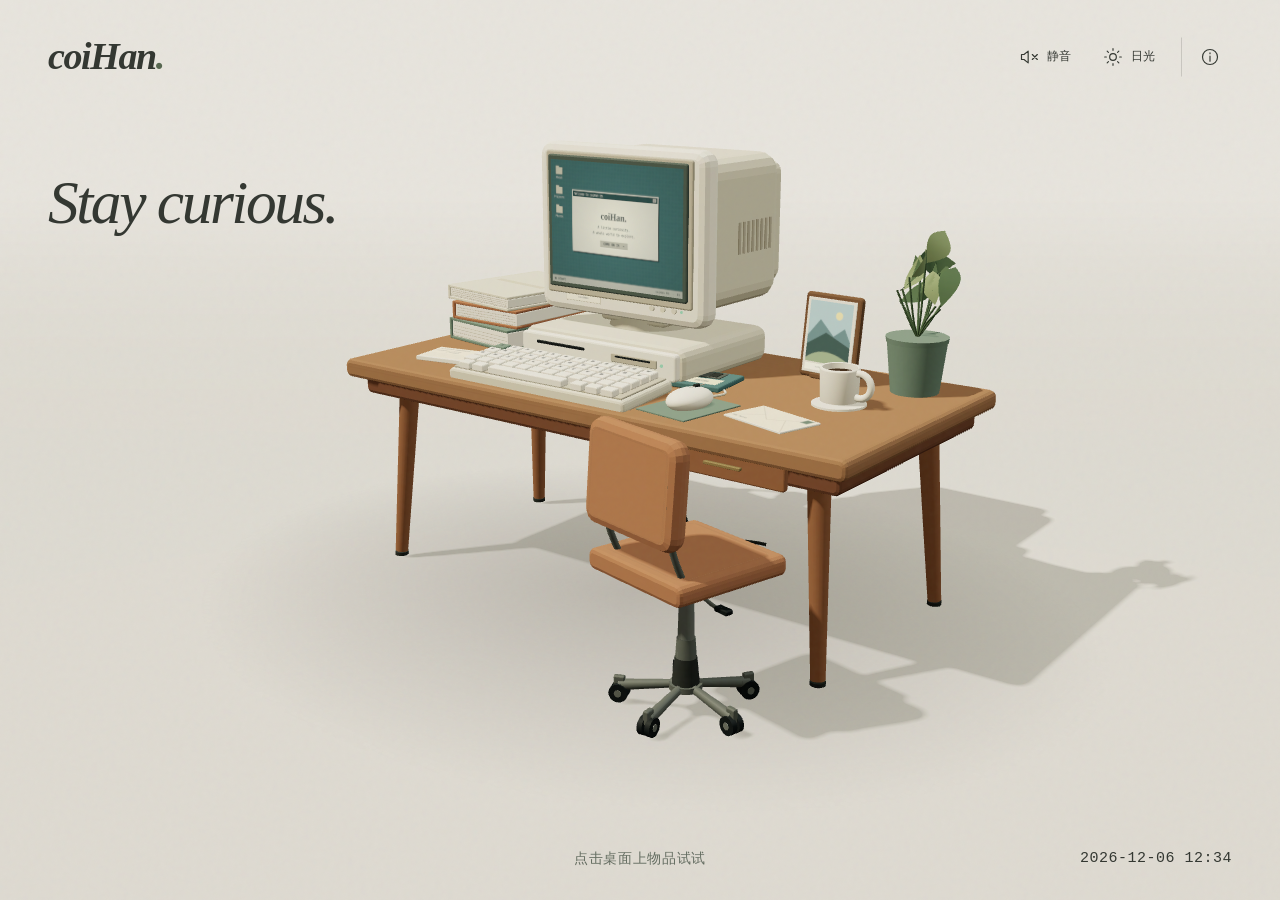
==== index.html @ 1f054686 "Restore fullscreen desktop and simplify the homepage presentation" ====
<!doctype html>
<html lang="zh-CN">
<head>
  <meta charset="utf-8">
  <meta name="viewport" content="width=device-width,initial-scale=1,viewport-fit=cover">
  <meta name="theme-color" content="#e8e6e0">
  <meta name="description" content="韩广路 / coiHan 的个人工作台。走近一张书桌，打开电脑，看看项目、生活与正在探索的想法。">
  <meta property="og:title" content="coiHan — Stay curious.">
  <meta property="og:description" content="欢迎坐一会儿。这是我的个人工作台。">
  <title>coiHan — 私人工作台</title>
  <link rel="icon" href="./assets/favicon.svg" type="image/svg+xml">
  <link rel="canonical" href="https://coihan.github.io/">
  <link rel="stylesheet" href="./assets/room.css?v=room-3">
  <link rel="stylesheet" href="./assets/desktop.css?v=room-3">
  <link rel="modulepreload" href="./assets/vendor/three.module.js" crossorigin>
  <script type="module" src="./assets/app.js?v=room-3"></script>
</head>
<body>
  <a class="skip-link" href="#room-canvas">跳到书桌</a>
  <div class="boot" id="boot" aria-live="polite">
    <div class="boot-inner"><span class="boot-mark" aria-hidden="true">coiHan<span>.</span></span><p>PERSONAL COMPUTER</p><div class="boot-rule"><span id="boot-progress"></span></div><small id="boot-copy">正在整理工作台…</small></div>
  </div>
  <main id="room" aria-label="coiHan 的个人工作台">
    <canvas id="room-canvas" tabindex="0" role="button" aria-label="打开个人电脑。按回车或空格进入，也可以用鼠标点击桌面物件探索。"></canvas>
    <div class="room-grain" aria-hidden="true"></div>
    <header class="room-header room-chrome">
      <a class="wordmark" href="./" aria-label="coiHan 工作台首页">coiHan<span class="wordmark-dot">.</span></a>
      <div class="room-tools">
        <button id="sound-toggle" type="button" aria-label="开启声音" aria-pressed="false"><svg viewBox="0 0 24 24" aria-hidden="true"><path d="M11 5 6 9H3v6h3l5 4V5Z"/><path class="sound-waves" d="M15 8a6 6 0 0 1 0 8m3-11a10 10 0 0 1 0 14"/><path class="sound-slash" d="m16 9 6 6m0-6-6 6"/></svg><span id="sound-label">静音</span></button>
        <button id="light-toggle" type="button" aria-label="切换为夜晚" aria-pressed="false"><svg viewBox="0 0 24 24" aria-hidden="true"><circle cx="12" cy="12" r="4"/><path d="M12 2v2m0 16v2M2 12h2m16 0h2M5 5l1.5 1.5m11 11L19 19M5 19l1.5-1.5m11-11L19 5"/></svg><span id="light-label">日光</span></button>
        <button id="info-toggle" class="info-toggle" type="button" aria-label="关于这个空间"><svg viewBox="0 0 24 24" aria-hidden="true"><circle cx="12" cy="12" r="9"/><path d="M12 11v6m0-10v1"/></svg></button>
      </div>
    </header>
    <section class="room-caption room-chrome" aria-label="欢迎">
      <h1>Stay curious.</h1>
    </section>
    <div class="room-footer room-chrome">
      <p class="room-instruction" id="object-hint">点击桌面上物品试试</p>
      <time class="room-clock" id="local-time" aria-label="北京时间">—</time>
    </div>
    <section class="lite-card" id="lite-card" hidden><div class="lite-computer" aria-hidden="true"><svg viewBox="0 0 160 140"><rect x="20" y="10" width="120" height="92" rx="12"/><rect x="31" y="23" width="98" height="64" rx="5"/><path d="M65 102v18h30v-18M45 127h70"/><path d="m51 45 14 12-14 12m30 0h25"/></svg></div><h2>欢迎来到我的工作台</h2><p>这里收着我的项目、生活，和一点好奇心。</p><button type="button" data-app="desktop">打开个人电脑 ↗</button></section>
  </main>
  <section id="desktop-shell" aria-label="coiHan 个人电脑" hidden></section>
  <dialog id="space-info" class="space-info"><form method="dialog"><button class="info-close" aria-label="关闭" type="submit">×</button></form><span class="eyebrow">ABOUT THIS LITTLE SPACE</span><h2>欢迎来坐坐。</h2><p>这是 coiHan 的个人工作台。桌上的物件通向一些关于我、我的项目和日常生活的内容。</p><p>点击电脑进入桌面，或点击书本、相框和信封探索。电脑里的窗口可以拖动、收起和再次打开，任务栏及开始菜单都可以返回书桌。</p><div class="info-keys"><kbd>Enter</kbd><span>打开电脑</span><kbd>Esc</kbd><span>关闭窗口</span></div><p class="info-credit">空间体验参考 <a href="https://henryheffernan.com/" target="_blank" rel="noopener noreferrer">Henry Heffernan</a>。书桌场景、物件与界面为本站重新创作。<br>三维渲染使用 <a href="./assets/vendor/three.LICENSE.txt" target="_blank" rel="noopener">Three.js · MIT</a>。</p></dialog>
  <noscript><section class="noscript"><h1>韩广路 / coiHan</h1><p>山东大学 · 人工智能研一，研究兴趣为具身智能。</p><p><a href="./philome/">打开 philome</a> · <a href="https://github.com/coiHan">GitHub</a> · <a href="mailto:guangluhan686@gmail.com">联系我</a></p><p>启用 JavaScript 可以探索完整的个人工作台。</p></section></noscript>
</body>
</html>
---- assets/room.css ----
@charset "UTF-8";
:root{color-scheme:light;--room-bg:#e8e6e0;--room-ink:#343832;--room-muted:#646d61;--room-line:#3438322b;--room-accent:#576750;--room-panel:#f4f2ed;--room-ui:rgba(248,247,242,.78)}
*{box-sizing:border-box}html,body{margin:0;width:100%;min-height:100%;overflow:hidden}body{background:var(--room-bg);color:var(--room-ink);font-family:-apple-system,BlinkMacSystemFont,"Segoe UI","PingFang SC","Microsoft YaHei",sans-serif;-webkit-font-smoothing:antialiased;transition:background .8s,color .8s}button,a{-webkit-tap-highlight-color:transparent}button{font:inherit;cursor:pointer}button:disabled{cursor:wait}a{color:inherit}button:focus-visible,a:focus-visible,canvas:focus-visible{outline:2px solid var(--room-accent);outline-offset:5px}[hidden]{display:none!important}#room svg,.space-info svg{width:20px;height:20px;fill:none;stroke:currentColor;stroke-width:1.4;stroke-linecap:round;stroke-linejoin:round}.skip-link{position:fixed;top:-60px;left:20px;z-index:9999;padding:12px;background:var(--room-panel)}.skip-link:focus{top:15px}
#room{position:fixed;inset:0;isolation:isolate}#room-canvas{position:absolute;inset:0;width:100%;height:100%;outline-offset:-6px}.room-grain{position:absolute;inset:0;z-index:1;pointer-events:none;opacity:.045;background-image:url("data:image/svg+xml,%3Csvg viewBox='0 0 180 180' xmlns='http://www.w3.org/2000/svg'%3E%3Cfilter id='n'%3E%3CfeTurbulence type='fractalNoise' baseFrequency='.8' numOctaves='3' stitchTiles='stitch'/%3E%3C/filter%3E%3Cpath fill='%23000' filter='url(%23n)' opacity='.7' d='M0 0h180v180H0z'/%3E%3C/svg%3E")}.room-header{position:absolute;left:48px;right:48px;top:max(34px,env(safe-area-inset-top));display:flex;align-items:center;justify-content:space-between;z-index:2}.wordmark{text-decoration:none;font-family:Georgia,"Times New Roman",serif;font-size:38px;line-height:1.2;font-style:italic;font-weight:bold;letter-spacing:-1.4px}.wordmark-dot{color:var(--room-accent)}.room-tools{display:flex;gap:8px;align-items:center}.room-tools button{display:flex;gap:8px;align-items:center;background:transparent;border:1px solid transparent;color:var(--room-ink);padding:9px 11px;border-radius:4px;font-size:12px}.room-tools button:hover{background:var(--room-ui);border-color:var(--room-line)}.room-tools svg{width:17px;height:17px}.sound-waves{display:none}.has-sound .sound-waves{display:block}.has-sound .sound-slash{display:none}.room-tools .info-toggle{margin-left:6px;border-left:1px solid var(--room-line);border-radius:0;padding-left:18px}
.room-caption{position:absolute;z-index:2;left:48px;top:150px;pointer-events:none;max-width:460px}.eyebrow{font-family:"SFMono-Regular",Consolas,monospace;font-size:10px;letter-spacing:1.4px;color:var(--room-muted)}.room-caption h1{font:italic 400 clamp(38px,4.8vw,72px)/1.2 Georgia,"Times New Roman",serif;letter-spacing:-.04em;margin:16px 0;white-space:nowrap}.room-chrome{transition:opacity .35s,transform .5s}.in-computer .room-chrome{opacity:0;pointer-events:none}.in-computer .room-caption{transform:translateX(-15px)}
.room-footer{position:absolute;z-index:2;left:48px;right:48px;bottom:max(29px,env(safe-area-inset-bottom));min-height:24px}.room-instruction{margin:0;text-align:center;font-size:14px;line-height:1.6;letter-spacing:.7px;color:var(--room-muted)}.room-clock{position:absolute;right:0;top:0;font:15px/1.6 "SFMono-Regular",Consolas,"Liberation Mono",monospace;font-variant-numeric:tabular-nums;letter-spacing:.5px;color:var(--room-ink);white-space:nowrap}
.boot{position:fixed;inset:0;z-index:100;background:var(--room-bg);display:grid;place-items:center;transition:opacity .6s,visibility .6s;pointer-events:none}.boot.is-done{opacity:0;visibility:hidden}.boot-inner{width:min(330px,82vw);text-align:center}.boot-mark{display:inline-block;white-space:nowrap;padding:0 .12em .1em;font:italic 600 clamp(56px,9vw,76px)/1.25 Georgia,serif;letter-spacing:-.02em}.boot-mark span{color:var(--room-accent)}.boot-inner p{font:9px Consolas,monospace;letter-spacing:2.8px;margin-top:26px;color:var(--room-muted)}.boot-rule{height:2px;background:var(--room-line);margin:18px 0 12px;text-align:left}.boot-rule span{display:block;height:100%;width:8%;background:var(--room-accent);transition:width .35s}.boot-inner small{font-size:10px;letter-spacing:1px;color:var(--room-muted)}
#desktop-shell{position:fixed;inset:0;z-index:20;transform-origin:0 0;will-change:transform,opacity;background:#56817b;overflow:hidden}.desktop-entering{transition:transform .72s cubic-bezier(.2,.7,.2,1),opacity .4s,border-radius .72s}.desktop-exiting{transition:transform .5s cubic-bezier(.4,0,.7,1),opacity .4s,border-radius .5s}
.space-info{border:1px solid var(--room-line);border-radius:3px;background:var(--room-panel);color:var(--room-ink);max-width:430px;width:calc(100% - 36px);padding:40px 34px 28px;box-shadow:0 18px 70px #0002}.space-info::backdrop{background:#20251e45;backdrop-filter:blur(8px)}.space-info h2{font:400 28px Georgia,"Songti SC",serif;letter-spacing:1px;margin:19px 0}.space-info p{font-size:13px;line-height:1.9;color:var(--room-muted)}.space-info form{position:absolute;top:12px;right:14px}.info-close{border:0;background:none;color:var(--room-muted);font-size:24px;line-height:1;padding:5px}.info-keys{display:grid;grid-template-columns:48px 1fr 48px 1fr;align-items:center;gap:7px;font-size:11px;margin:24px 0}.info-keys kbd{padding:5px;border:1px solid var(--room-line);text-align:center;border-bottom-width:2px;border-radius:3px}.space-info .info-credit{border-top:1px solid var(--room-line);padding-top:16px;font-size:10px;line-height:1.9}.info-credit a{text-underline-offset:3px}.lite-card{position:absolute;left:50%;top:48%;transform:translate(-50%,-50%);text-align:center;z-index:2;width:min(380px,90vw);padding:25px}.lite-computer svg{width:150px;height:132px;stroke-width:1.1}.lite-card h2{font:400 26px Georgia,"Songti SC",serif}.lite-card p{font-size:12px;color:var(--room-muted);line-height:1.8}.lite-card button{background:var(--room-ink);color:var(--room-panel);border:0;padding:12px 20px;border-radius:3px;font-size:12px;margin-top:15px}.lite-mode .room-caption{display:none}.noscript{position:fixed;inset:0;background:#f5f2eb;padding:20vh 10vw;z-index:150;color:#333}.noscript p{line-height:1.8}
body.is-night{color-scheme:dark;--room-bg:#222923;--room-ink:#ddd8c8;--room-muted:#a2a697;--room-line:#d8d8c52b;--room-accent:#d3b272;--room-panel:#30362e;--room-ui:rgba(47,54,46,.8)}
@media(min-width:1700px){.room-caption{left:6vw;top:20vh}.room-header{left:6vw;right:6vw}.room-footer{left:6vw;right:6vw}}
@media(max-width:900px){.room-caption{top:126px;left:30px}.room-header{left:30px;right:30px}.room-footer{left:30px;right:30px}.room-clock{font-size:13px}.room-instruction{font-size:13px}}
@media(max-width:600px){.room-header{top:max(22px,env(safe-area-inset-top));left:22px;right:17px}.wordmark{font-size:32px}.room-tools{gap:0}.room-tools button{padding:8px}.room-tools button>span{display:none}.room-tools .info-toggle{margin-left:4px;padding-left:12px}.room-caption{top:117px;left:25px;max-width:none}.room-caption h1{font-size:42px;line-height:1.2;letter-spacing:-.04em;margin:12px 0}.room-footer{left:22px;right:22px;bottom:max(22px,env(safe-area-inset-bottom));display:flex;flex-direction:column;gap:13px}.room-instruction{font-size:13px;line-height:1.6}.room-clock{position:static;align-self:flex-end;font-size:13px;line-height:1.5}.space-info{padding:34px 25px 22px}}
@media(max-height:650px) and (min-width:700px){.room-caption{top:95px}.room-caption h1{font-size:38px}.room-footer{bottom:16px}.room-clock{font-size:12px}.room-instruction{font-size:12px}}
@media(prefers-reduced-motion:reduce){*,*:before,*:after{transition-duration:.01ms!important;animation-duration:.01ms!important;scroll-behavior:auto!important}}
---- assets/desktop.css ----
#desktop-shell{--os-ink:#273c35;--os-paper:#f8f5eb;--os-chrome:#d7d6ca;--os-line:#5a6357;--os-highlight:#fffff5;--os-shadow:#858a7b;--os-title:#3e5547;--os-teal:#587c78;color:var(--os-ink);font:14px/1.65 ui-sans-serif,system-ui,-apple-system,"PingFang SC","Microsoft YaHei",sans-serif;isolation:isolate;overflow:hidden;background:#62837d}
#desktop-shell[hidden],#desktop-shell [hidden]{display:none!important}
#desktop-shell *{box-sizing:border-box}
#desktop-shell button,#desktop-shell a{-webkit-tap-highlight-color:transparent}
#desktop-shell button{font:inherit;color:inherit;cursor:pointer;border-radius:0}
#desktop-shell a{color:inherit;text-underline-offset:4px}
#desktop-shell button:focus-visible,#desktop-shell a:focus-visible{outline:2px dotted currentColor;outline-offset:4px}
#desktop-shell button:disabled{cursor:default;opacity:.5}
#desktop-shell .os-sr-only{position:absolute;width:1px;height:1px;padding:0;margin:-1px;overflow:hidden;clip:rect(0,0,0,0);white-space:nowrap;border:0}
#desktop-shell .os-icon{width:var(--os-icon-size,32px);height:var(--os-icon-size,32px);flex-shrink:0;image-rendering:pixelated;display:block;overflow:visible;fill:none;stroke:none;stroke-width:1;stroke-linecap:butt;stroke-linejoin:miter}
#desktop-shell .os-wallpaper{position:absolute;inset:0 0 48px;background:radial-gradient(ellipse at 75% 25%,#94aaa02b,transparent 65%),linear-gradient(140deg,#78938a 0,#65847c 45%,#52746f 100%);pointer-events:none}
#desktop-shell .os-wallpaper::after{content:"";position:absolute;inset:0;opacity:.13;background-image:url("data:image/svg+xml,%3Csvg viewBox='0 0 180 180' xmlns='http://www.w3.org/2000/svg'%3E%3Cfilter id='n'%3E%3CfeTurbulence type='fractalNoise' baseFrequency='.8' numOctaves='3' stitchTiles='stitch'/%3E%3C/filter%3E%3Cpath fill='%23fff' opacity='.3' filter='url(%23n)' d='M0 0h180v180H0z'/%3E%3C/svg%3E")}
#desktop-shell .os-wallpaper-mark{position:absolute;right:5.5%;top:6%;color:#dbe6da8a;font-family:Georgia,"Songti SC",serif;font-style:italic;font-size:clamp(34px,5vw,72px);line-height:1;letter-spacing:-3px}
#desktop-shell .os-wallpaper-mark span{display:block;margin-top:13px;font:10px/1.4 ui-monospace,SFMono-Regular,monospace;letter-spacing:3px;text-align:right}
#desktop-shell .os-wallpaper-note{position:absolute;right:5.5%;bottom:8%;font:italic clamp(24px,3vw,40px)/1.5 Georgia,serif;color:#dae5d5a1}
#desktop-shell .os-wallpaper-note span{display:block;font:12px/1.5 system-ui,sans-serif;letter-spacing:3px;margin-top:8px}
#desktop-shell .os-desktop-icons{position:absolute;top:32px;left:24px;display:grid;grid-template-rows:repeat(6,88px);width:92px;gap:9px;z-index:2}
#desktop-shell .os-desktop-icon{appearance:none;border:1px solid transparent;background:none;display:flex;align-items:center;justify-content:center;flex-direction:column;gap:7px;min-height:84px;min-width:80px;padding:5px;text-align:center;text-decoration:none;color:#fffdec;text-shadow:1px 1px #344f48;font-size:12px;line-height:1.45}
#desktop-shell .os-desktop-icon:hover{background:#d5e1d117;border:1px dotted #dfe8d29c}
#desktop-shell .os-desktop-icon:focus-visible{background:#284e4266;outline:1px dotted #fff8d6;outline-offset:-2px}
#desktop-shell .os-desktop-icon .os-icon{filter:drop-shadow(2px 3px 0 #233d3738)}
#desktop-shell .os-windows{position:absolute;inset:0 0 48px;pointer-events:none}
#desktop-shell .os-window{position:absolute;display:flex;flex-direction:column;max-width:calc(100% - 20px);max-height:calc(100% - 28px);min-height:300px;background:var(--os-chrome);padding:3px;border:1px solid #273d34;box-shadow:inset 1px 1px var(--os-highlight),inset -1px -1px #8a8b7c,5px 7px 0 #263c342e,14px 20px 46px #26372e2b;pointer-events:auto;outline:none}
#desktop-shell .os-window.os-active{box-shadow:inset 1px 1px var(--os-highlight),inset -1px -1px #8a8b7c,5px 7px 0 #263c343d,14px 20px 46px #26372e38}
#desktop-shell .os-window.os-maximized{inset:3px!important;width:calc(100% - 6px)!important;max-width:none;max-height:none;height:calc(100% - 6px)!important}
#desktop-shell .os-window.os-maximized .os-window-body{flex:1;max-height:none}
#desktop-shell .os-titlebar{height:30px;min-height:30px;display:flex;align-items:center;justify-content:space-between;background:#8b9488;color:#fdfbef;padding:3px 4px 3px 7px;user-select:none;touch-action:none}
#desktop-shell .os-active .os-titlebar{background:linear-gradient(90deg,var(--os-title),#71826c)}
#desktop-shell .os-titlebar-label{min-width:0;display:flex;align-items:center;gap:7px;font-size:12px;font-weight:600;letter-spacing:.4px}
#desktop-shell .os-titlebar-label>span{overflow:hidden;text-overflow:ellipsis;white-space:nowrap}
#desktop-shell .os-titlebar-label .os-icon{filter:none}
#desktop-shell .os-window-controls{display:flex;gap:3px;margin-left:10px}
#desktop-shell .os-window-controls button{display:flex;align-items:center;justify-content:center;width:24px;height:22px;padding:0;background:var(--os-chrome);color:#263b31;border:1px solid #4f594d;box-shadow:inset 1px 1px #fffef3,inset -1px -1px #929884;font:19px/1 monospace}
#desktop-shell .os-window-controls button:hover{background:#eeeddd}
#desktop-shell .os-window-controls button:active{box-shadow:inset 1px 1px #929884}
#desktop-shell .os-window-controls button[data-window-action=close]{margin-left:2px}
#desktop-shell .os-control-min{width:10px;height:2px;background:currentColor;align-self:flex-end;margin-bottom:4px}
#desktop-shell .os-control-max{width:11px;height:11px;border:1.5px solid currentColor;border-top-width:3px}
#desktop-shell .os-restore-control .os-control-max{box-shadow:2px -2px var(--os-chrome),3px -3px currentColor;transform:translate(-1px,1px)}
#desktop-shell .os-control-close{transform:translateY(-1px)}
#desktop-shell .os-window-toolbar{height:31px;min-height:31px;display:flex;align-items:center;gap:14px;padding:0 9px;font-size:11px;border-bottom:1px solid #9da18f}
#desktop-shell .os-window-toolbar>span:first-child{color:#626e5e;white-space:nowrap}
#desktop-shell .os-toolbar-path{overflow:hidden;text-overflow:ellipsis;white-space:nowrap;font:10px/1.4 ui-monospace,SFMono-Regular,monospace;letter-spacing:.5px;color:#53614f}
#desktop-shell .os-toolbar-home{padding:0 5px;margin-left:auto;background:transparent;border:0;font-size:20px;line-height:1}
#desktop-shell .os-window-body{min-height:0;overflow:auto;overscroll-behavior:contain;background:var(--os-paper);border:1px solid #a2a38e;box-shadow:inset 1px 1px #8c9381;scrollbar-width:thin;scrollbar-color:#a3ad97 #e2e3d5;max-height:calc(100dvh - 210px)}
#desktop-shell .os-window-body::-webkit-scrollbar{width:12px;background:#e2e3d5}
#desktop-shell .os-window-body::-webkit-scrollbar-thumb{background:#bac1ac;border:1px solid #7a846d;box-shadow:inset 1px 1px white}
#desktop-shell .os-window-status{height:25px;min-height:25px;margin-top:3px;display:flex;align-items:center;gap:12px;padding:1px 7px;border:1px solid #a5ab96;box-shadow:inset 1px 1px #f5f2df;font-size:10px;letter-spacing:.3px;color:#56634f}
#desktop-shell .os-status-right{margin-left:auto;padding-left:10px;border-left:1px solid #a2ab92}
#desktop-shell .os-resize-grip{width:11px;height:11px;align-self:flex-end;background:repeating-linear-gradient(135deg,transparent 0 2px,#8a957b 2px 3px,transparent 3px 5px);clip-path:polygon(100% 0,100% 100%,0 100%)}
#desktop-shell .os-taskbar{height:48px;position:absolute;bottom:0;left:0;right:0;z-index:10001;background:#d2d5c8;border-top:1px solid #fffceb;box-shadow:0 -1px #8e9c85,0 -5px 22px #233c3226;display:flex;align-items:center;gap:8px;padding:5px 7px}
#desktop-shell .os-raised-button{display:inline-flex;align-items:center;justify-content:center;gap:8px;border:1px solid #4e5a48;background:#dedfce;box-shadow:inset 1px 1px #fffef2,inset -1px -1px #929d84;padding:8px 13px;min-height:37px;text-decoration:none;font-size:12px;font-weight:500}
#desktop-shell .os-raised-button:hover{background:#eaebda}
#desktop-shell .os-raised-button:active{box-shadow:inset 1px 1px #929d84;transform:translateY(1px)}
#desktop-shell .os-start-button{min-height:34px;height:34px;padding:3px 11px 3px 8px;gap:7px;font-size:13px;font-weight:650}
#desktop-shell .os-start-button[aria-expanded=true]{background:#bdc6af;box-shadow:inset 1px 1px #758568}
#desktop-shell .os-task-divider{height:31px;width:2px;border-left:1px solid #94a086;border-right:1px solid #f8fae9;flex-shrink:0}
#desktop-shell .os-tasks{display:flex;gap:5px;min-width:0;flex:1;overflow:auto;scrollbar-width:none}
#desktop-shell .os-tasks::-webkit-scrollbar{display:none}
#desktop-shell .os-task-button{display:flex;align-items:center;gap:7px;flex:0 1 170px;min-width:45px;max-width:180px;height:33px;padding:4px 8px;border:1px solid #8e9981;background:#d7dbca;box-shadow:inset 1px 1px #f9fbe7,inset -1px -1px #a7b099;font-size:11px;white-space:nowrap;overflow:hidden}
#desktop-shell .os-task-button span{overflow:hidden;text-overflow:ellipsis}
#desktop-shell .os-task-button:hover{background:#e2e5d6}
#desktop-shell .os-task-button.os-task-active{background:#edf0dd;border-color:#768366;box-shadow:inset 1px 1px #98a487;font-weight:650}
#desktop-shell .os-room-button{display:flex;align-items:center;gap:6px;white-space:nowrap;border:0;background:transparent;padding:7px 8px;font-size:11px}
#desktop-shell .os-room-button:hover{background:#bbc8b0}
#desktop-shell .os-clock{min-width:64px;display:flex;align-items:center;justify-content:center;align-self:stretch;padding:3px 8px;border:1px solid #9caa8d;border-right-color:#f9fbea;border-bottom-color:#f9fbea;box-shadow:inset 1px 1px #849674;font:11px/1.2 ui-monospace,SFMono-Regular,monospace;font-variant-numeric:tabular-nums}
#desktop-shell .os-start-menu{position:absolute;z-index:10002;bottom:50px;left:7px;width:262px;max-height:calc(100% - 64px);overflow-y:auto;overflow-x:hidden;overscroll-behavior:contain;scroll-padding-block:6px;background:#d8dacc;border:1px solid #53644c;box-shadow:inset 1px 1px #fffef0,inset -1px -1px #8c9b80,4px 5px 0 #283d332e;padding:4px;display:flex;gap:4px}
#desktop-shell .os-start-brand{writing-mode:vertical-rl;transform:rotate(180deg);font:italic 25px/1.6 Georgia,serif;letter-spacing:1px;padding:10px 3px;background:#73856c;color:#e7ead8;text-align:left}
#desktop-shell .os-start-brand span{font-style:normal;font-family:ui-sans-serif,system-ui,sans-serif}
#desktop-shell .os-start-menu nav{flex:1;min-width:0;padding:3px 0}
#desktop-shell .os-menu-item{display:flex;align-items:center;gap:12px;width:100%;border:0;background:transparent;text-align:left;padding:10px 9px;font-size:12px}
#desktop-shell .os-menu-item:hover,#desktop-shell .os-menu-item:focus-visible{background:#435f49;color:#fffbea;outline:0}
#desktop-shell .os-menu-arrow{margin-left:auto;font-size:17px}
#desktop-shell .os-menu-separator{height:2px;background:#a5ae98;border-bottom:1px solid #fffdef;margin:5px}
#desktop-shell .os-profile,#desktop-shell .os-projects-page,#desktop-shell .os-photos-page,#desktop-shell .os-contact-page,#desktop-shell .os-notebook-page{padding:26px 34px 30px}
#desktop-shell .os-page-kicker{display:flex;align-items:center;justify-content:space-between;gap:12px;color:#7a8370;font-size:10px;letter-spacing:.8px;padding-bottom:16px;margin-bottom:27px;border-bottom:1px solid #d8dccb}
#desktop-shell .os-page-kicker>span:first-child{font-family:ui-monospace,SFMono-Regular,monospace;letter-spacing:1.7px}
#desktop-shell .os-page-kicker>span:last-child{text-align:right}
#desktop-shell .os-small-label{font:10px/1.5 ui-monospace,SFMono-Regular,monospace;letter-spacing:1.8px;color:#829075;margin:0 0 14px}
#desktop-shell .os-profile-heading{display:flex;align-items:center;justify-content:space-between;gap:20px}
#desktop-shell .os-profile h1,#desktop-shell .os-projects-page h1,#desktop-shell .os-photos-page h1,#desktop-shell .os-contact-page h1,#desktop-shell .os-notebook-page h1{font-family:Georgia,"Songti SC",STSong,serif;font-weight:400;line-height:1.2;letter-spacing:-1px;margin:0;font-size:44px;color:#2e4439}
#desktop-shell .os-profile h1 span{display:block;font:13px/1.5 ui-monospace,SFMono-Regular,monospace;letter-spacing:.6px;margin-top:11px;color:#737e69}
#desktop-shell .os-profile-stamp{width:88px;height:100px;display:flex;flex-direction:column;align-items:center;justify-content:center;border:1px solid #a7b19a;outline:1px solid #c3cbb5;outline-offset:5px;transform:rotate(5deg);margin:0 13px 0 0;color:#708367;background:#e9ecdb}
#desktop-shell .os-profile-stamp>span{font:italic 61px/.9 Georgia,serif}
#desktop-shell .os-profile-stamp>small{font:7px/1.5 ui-monospace,monospace;letter-spacing:1px;margin-top:9px}
#desktop-shell .os-profile-intro{font-family:Georgia,"Songti SC",STSong,serif;font-size:30px;line-height:1.5;letter-spacing:1px;margin:34px 0 16px;color:#51614a}
#desktop-shell .os-profile-copy{font-size:13px;line-height:1.95;max-width:570px;color:#687260;margin:0 0 25px}
#desktop-shell .os-profile-facts{border-top:1px solid #d9decc;border-bottom:1px solid #d9decc;padding:7px 0}
#desktop-shell .os-profile-facts>div{display:grid;grid-template-columns:85px 1fr;gap:15px;padding:10px 0;font-size:12px}
#desktop-shell .os-profile-facts span{color:#8b937e}
#desktop-shell .os-profile-facts strong{font-weight:400;color:#4b5d46}
#desktop-shell .os-profile-footer{display:flex;justify-content:space-between;align-items:center;gap:20px;margin-top:22px}
#desktop-shell .os-profile-footer p{font-size:11px;color:#929984;margin:0}
#desktop-shell .os-link-button{border:0;background:transparent;padding:4px 0;font-size:12px;color:#526a45;text-decoration:underline;text-underline-offset:5px;white-space:nowrap}
#desktop-shell .os-link-button span{margin-left:10px}
#desktop-shell .os-project-feature{display:grid;grid-template-columns:.9fr 1.1fr;gap:30px;align-items:center;padding:5px 0 28px}
#desktop-shell .os-project-art{position:relative;aspect-ratio:1/1.12;background:#e3e6d5;border:1px solid #b7c0a6;overflow:hidden;display:flex;align-items:center;justify-content:center}
#desktop-shell .os-project-art::before{content:"";position:absolute;inset:7px;border:1px solid #f5f4e6}
#desktop-shell .os-orbit{position:absolute;border:1px solid #93a381;border-radius:50%;width:70%;height:70%}
#desktop-shell .os-orbit-one{transform:rotate(30deg) scaleX(.55)}
#desktop-shell .os-orbit-two{transform:rotate(-30deg) scaleX(.55)}
#desktop-shell .os-orbit-three{transform:rotate(90deg) scaleX(.55)}
#desktop-shell .os-art-center{position:relative;font:italic 64px/1 Georgia,serif;color:#526846;background:#e3e6d5;padding:0 12px 14px}
#desktop-shell .os-art-caption{position:absolute;bottom:21px;left:10px;right:10px;text-align:center;font:8px/1.5 ui-monospace,monospace;color:#7f9071;letter-spacing:.4px}
#desktop-shell .os-project-description h1{font-size:48px;font-style:italic;margin-bottom:22px}
#desktop-shell .os-project-description h1 span{display:block;font:13px/1.6 system-ui,sans-serif;letter-spacing:2px;color:#77866b;margin-top:6px}
#desktop-shell .os-project-description>p:not(.os-small-label){font-size:12px;line-height:1.95;color:#6e7c62;margin:12px 0}
#desktop-shell .os-primary-button{margin-top:17px;background:#c5d0b4;color:#3d5634}
#desktop-shell .os-project-note{display:block;margin-top:10px;font-size:10px;color:#89937e}
#desktop-shell .os-project-tail{display:flex;gap:10px;align-items:center;flex-wrap:wrap;border-top:1px solid #d5dcc6;padding-top:20px;color:#879276;font-size:11px}
#desktop-shell .os-project-tail p{margin:0}
#desktop-shell .os-project-tail a{margin-left:auto;font-size:10px;color:#6e805c}
#desktop-shell .os-pixel-dot{width:5px;height:5px;background:#8d9f78;box-shadow:0 0 0 3px #e2e8d5}
#desktop-shell .os-photos-page h1{font-size:35px;margin-bottom:13px}
#desktop-shell .os-section-description{color:#7a8770;font-size:12px;line-height:1.9;margin:0 0 24px}
#desktop-shell .os-photo-grid{display:grid;grid-template-columns:repeat(3,minmax(0,1fr));gap:17px;margin:29px 0 20px;align-items:start}
#desktop-shell .os-photo-card{border:1px solid #d4d9c6;background:#fffcf0;box-shadow:2px 3px 0 #53624714;padding:7px 7px 0;transform:rotate(-2deg);text-align:left;transition:transform .18s,box-shadow .18s}
#desktop-shell .os-photo-card:nth-child(2){transform:rotate(2deg);margin-top:20px}
#desktop-shell .os-photo-card:nth-child(3){transform:rotate(-1deg);margin-top:6px}
#desktop-shell .os-photo-card:hover,#desktop-shell .os-photo-card:focus-visible{transform:translateY(-5px) rotate(0);box-shadow:3px 6px 0 #53624721}
#desktop-shell .os-photo-image{display:block;aspect-ratio:3/4;overflow:hidden;background:#d1d8c6}
#desktop-shell .os-photo-image img{width:100%;height:100%;object-fit:cover;display:block;filter:saturate(.82)}
#desktop-shell .os-photo-caption{display:flex;align-items:center;justify-content:space-between;padding:12px 4px;font-size:10px;color:#738364;gap:5px}
#desktop-shell .os-photo-caption strong{font-weight:400;letter-spacing:1px}
#desktop-shell .os-photo-caption>span{font:9px/1 ui-monospace,monospace;color:#a0ab90}
#desktop-shell .os-photo-hint{font-size:10px;color:#97a088;margin:25px 0 0}
#desktop-shell .os-contact-heading{display:flex;align-items:center;gap:21px;margin-bottom:15px}
#desktop-shell .os-contact-heading h1{font-size:36px}
#desktop-shell .os-contact-record{padding:25px 0 19px;border-top:1px solid #d7dfc7}
#desktop-shell .os-contact-record .os-small-label{display:block;margin-bottom:8px}
#desktop-shell .os-email-address{font:18px/1.6 ui-monospace,SFMono-Regular,monospace;text-decoration:none;overflow-wrap:anywhere;letter-spacing:-.5px}
#desktop-shell .os-contact-actions{display:flex;gap:9px;margin-top:18px;flex-wrap:wrap}
#desktop-shell .os-copy-status{font-size:11px;color:#6d805b;margin:12px 0 0;min-height:16px}
#desktop-shell .os-github-record>a{font:14px/1.6 ui-monospace,SFMono-Regular,monospace;text-decoration:none}
#desktop-shell .os-github-record>a>span{margin-left:10px}
#desktop-shell .os-contact-signoff{font:italic 14px/1.8 Georgia,serif;color:#8b977b;margin:15px 0 5px}
#desktop-shell .os-contact-signoff span{font-size:27px;color:#607450}
#desktop-shell .os-notebook-sheet{padding:12px 20px 8px;border-left:1px solid #d4bdb0;background:repeating-linear-gradient(transparent 0 31px,#b5c3a32b 31px 32px);background-position:0 92px}
#desktop-shell .os-notebook-meta{font-size:10px;color:#939d85;margin:0 0 26px;letter-spacing:1px}
#desktop-shell .os-notebook-page h1{font-size:30px;line-height:1.7;letter-spacing:1px}
#desktop-shell .os-notebook-rule{height:1px;background:#9daa8a;width:35px;margin:26px 0}
#desktop-shell .os-notebook-sheet>p:not(.os-notebook-meta){font-size:13px;color:#6c7c5d;margin:12px 0 8px}
#desktop-shell .os-notebook-sheet ul{padding-left:20px;font-size:12px;color:#718065;line-height:2.7;margin:0 0 26px}
#desktop-shell .os-notebook-sheet .os-notebook-end{font-family:Georgia,"Songti SC",serif;font-size:19px;margin-top:32px}
#desktop-shell .os-notebook-end span{margin-left:6px;animation:os-cursor-blink 1.2s step-end infinite}
#desktop-shell .os-lightbox{position:absolute;inset:0;z-index:20000;background:#15241ff5;color:#f1f1dc;display:flex;flex-direction:column;padding:20px 26px}
#desktop-shell .os-lightbox-toolbar{display:flex;justify-content:space-between;align-items:center;gap:15px;min-height:40px;font:12px/1.5 ui-monospace,monospace;letter-spacing:1px}
#desktop-shell .os-lightbox-close{color:inherit;background:transparent;border:1px solid #768674;padding:6px 13px;font-size:12px}
#desktop-shell .os-lightbox-close>span{font-size:22px;margin-left:12px}
#desktop-shell .os-lightbox-stage{display:flex;align-items:center;justify-content:center;gap:20px;flex:1;min-height:0;padding:20px 0}
#desktop-shell .os-lightbox-stage figure{margin:0;display:flex;align-items:center;flex-direction:column;min-width:0;min-height:0;max-height:100%;flex:1}
#desktop-shell .os-lightbox-stage figure img{object-fit:contain;max-width:100%;max-height:calc(100dvh - 160px);min-height:0;display:block;box-shadow:0 6px 35px #0004}
#desktop-shell .os-lightbox-stage figcaption{padding-top:15px;color:#b7c2ab;font-size:12px;letter-spacing:2px}
#desktop-shell .os-lightbox-prev,#desktop-shell .os-lightbox-next{flex-shrink:0;background:#ebf0d810;border:1px solid #6f7c66;color:inherit;width:42px;height:42px;font-size:23px}
#desktop-shell .os-lightbox-prev:hover,#desktop-shell .os-lightbox-next:hover{background:#ebf0d825}
#desktop-shell .os-dragging{user-select:none}
@keyframes os-cursor-blink{0%,49%{opacity:1}50%,100%{opacity:0}}
@media(min-width:1600px){#desktop-shell .os-window{max-height:calc(100% - 60px)}#desktop-shell .os-window-body{max-height:760px}}
@media(max-width:900px){#desktop-shell .os-desktop-icons{left:14px;top:24px;width:80px;gap:5px}#desktop-shell .os-window{max-width:calc(100% - 30px)}#desktop-shell .os-profile,#desktop-shell .os-projects-page,#desktop-shell .os-photos-page,#desktop-shell .os-contact-page,#desktop-shell .os-notebook-page{padding:24px 26px}#desktop-shell .os-profile-intro{font-size:27px}#desktop-shell .os-project-feature{gap:22px}}
@media(max-width:679px){
  #desktop-shell{font-size:13px}
  #desktop-shell .os-wallpaper{bottom:51px}
  #desktop-shell .os-wallpaper-mark{top:auto;bottom:18%;right:8%;font-size:53px}
  #desktop-shell .os-wallpaper-note{display:none}
  #desktop-shell .os-desktop-icons{left:14px;right:14px;top:25px;width:auto;grid-template-columns:repeat(3,minmax(0,1fr));grid-template-rows:repeat(2,105px);gap:14px}
  #desktop-shell .os-desktop-icon{font-size:12px;min-height:95px;gap:10px;padding:10px 4px}
  #desktop-shell .os-desktop-icon>.os-icon{width:42px;height:42px}
  #desktop-shell .os-windows{bottom:51px}
  #desktop-shell .os-window,#desktop-shell .os-window.os-maximized{inset:10px 9px!important;width:calc(100% - 18px)!important;height:calc(100% - 20px)!important;max-width:none;max-height:none;min-height:200px;box-shadow:3px 4px 0 #263c3433}
  #desktop-shell .os-titlebar{height:35px;min-height:35px;padding-left:8px}
  #desktop-shell .os-titlebar-label{font-size:12px}
  #desktop-shell .os-window-controls button{width:29px;height:26px}
  #desktop-shell .os-window-toolbar{height:33px;min-height:33px;gap:10px;font-size:10px}
  #desktop-shell .os-window-body{flex:1;max-height:none}
  #desktop-shell .os-window-status{font-size:9px;height:24px;min-height:24px}
  #desktop-shell .os-profile,#desktop-shell .os-projects-page,#desktop-shell .os-photos-page,#desktop-shell .os-contact-page,#desktop-shell .os-notebook-page{padding:21px 20px 26px}
  #desktop-shell .os-page-kicker{font-size:9px;gap:8px;margin-bottom:25px;padding-bottom:13px}
  #desktop-shell .os-page-kicker>span:first-child{letter-spacing:.7px}
  #desktop-shell .os-page-kicker>span:last-child{font-size:9px;letter-spacing:0}
  #desktop-shell .os-profile h1{font-size:37px}
  #desktop-shell .os-profile h1 span{font-size:11px;margin-top:8px}
  #desktop-shell .os-profile-stamp{width:63px;height:77px;flex-shrink:0;margin:0 5px 0 0;outline-offset:3px}
  #desktop-shell .os-profile-stamp>span{font-size:45px}
  #desktop-shell .os-profile-stamp>small{font-size:5px;letter-spacing:.5px}
  #desktop-shell .os-small-label{font-size:9px;letter-spacing:1px}
  #desktop-shell .os-profile-intro{font-size:26px;margin-top:31px;line-height:1.6}
  #desktop-shell .os-profile-copy{font-size:12px;margin-bottom:24px}
  #desktop-shell .os-profile-facts>div{grid-template-columns:66px 1fr;gap:9px;font-size:11px;line-height:1.9;padding:9px 0}
  #desktop-shell .os-profile-footer{align-items:flex-start;flex-direction:column;gap:15px}
  #desktop-shell .os-profile-footer p{font-size:10px}
  #desktop-shell .os-taskbar{height:51px;gap:5px;padding:6px 5px;bottom:0}
  #desktop-shell .os-start-button{padding:3px 7px;gap:5px;min-width:68px;height:35px}
  #desktop-shell .os-task-divider{margin-right:1px}
  #desktop-shell .os-room-button{padding:8px 6px}
  #desktop-shell .os-room-button>span{display:none}
  #desktop-shell .os-room-button .os-icon{width:18px;height:18px}
  #desktop-shell .os-clock{min-width:47px;padding:3px 5px;font-size:10px}
  #desktop-shell .os-task-button{flex:0 0 98px;height:35px;padding:5px;font-size:10px;gap:5px}
  #desktop-shell .os-tasks{gap:4px}
  #desktop-shell .os-start-menu{bottom:54px;left:5px;width:252px}
  #desktop-shell .os-menu-item{padding:13px 10px}
  #desktop-shell .os-project-feature{grid-template-columns:1fr;gap:22px;padding-bottom:25px}
  #desktop-shell .os-project-art{aspect-ratio:1.55;margin:0 0 3px}
  #desktop-shell .os-orbit{width:48%;height:82%}
  #desktop-shell .os-art-caption{bottom:12px;font-size:7px}
  #desktop-shell .os-project-description h1{font-size:44px;margin-bottom:16px}
  #desktop-shell .os-project-description>p:not(.os-small-label){font-size:12px}
  #desktop-shell .os-project-tail{font-size:10px;gap:9px;align-items:center}
  #desktop-shell .os-project-tail a{margin:2px 0 0 14px}
  #desktop-shell .os-photo-grid{grid-template-columns:1fr;gap:25px;padding:0 18px;margin-top:23px}
  #desktop-shell .os-photo-card:nth-child(2),#desktop-shell .os-photo-card:nth-child(3){margin:0}
  #desktop-shell .os-photo-image{aspect-ratio:1.05}
  #desktop-shell .os-photo-caption{padding:15px 7px;font-size:11px}
  #desktop-shell .os-contact-heading{gap:14px}
  #desktop-shell .os-contact-heading>.os-icon{width:38px;height:38px}
  #desktop-shell .os-contact-heading h1{font-size:29px}
  #desktop-shell .os-email-address{font-size:14px;letter-spacing:-.7px}
  #desktop-shell .os-contact-actions{gap:7px}
  #desktop-shell .os-raised-button{padding:8px 11px;font-size:11px}
  #desktop-shell .os-notebook-sheet{padding:8px 0 4px 14px}
  #desktop-shell .os-notebook-page h1{font-size:25px;letter-spacing:0;line-height:1.8}
  #desktop-shell .os-notebook-sheet ul{font-size:11px;line-height:2.5;padding-left:15px}
  #desktop-shell .os-lightbox{padding:10px 10px 16px}
  #desktop-shell .os-lightbox-toolbar{font-size:10px;gap:10px;letter-spacing:.5px}
  #desktop-shell .os-lightbox-close{font-size:11px;padding:5px 9px}
  #desktop-shell .os-lightbox-close>span{margin-left:5px}
  #desktop-shell .os-lightbox-stage{gap:5px;padding:12px 0}
  #desktop-shell .os-lightbox-prev,#desktop-shell .os-lightbox-next{width:30px;height:39px;font-size:18px}
  #desktop-shell .os-lightbox-stage figure img{max-height:calc(100dvh - 150px)}
}
@media(prefers-reduced-motion:reduce){#desktop-shell *,#desktop-shell *::before,#desktop-shell *::after{animation:none!important;transition:none!important;scroll-behavior:auto!important}}
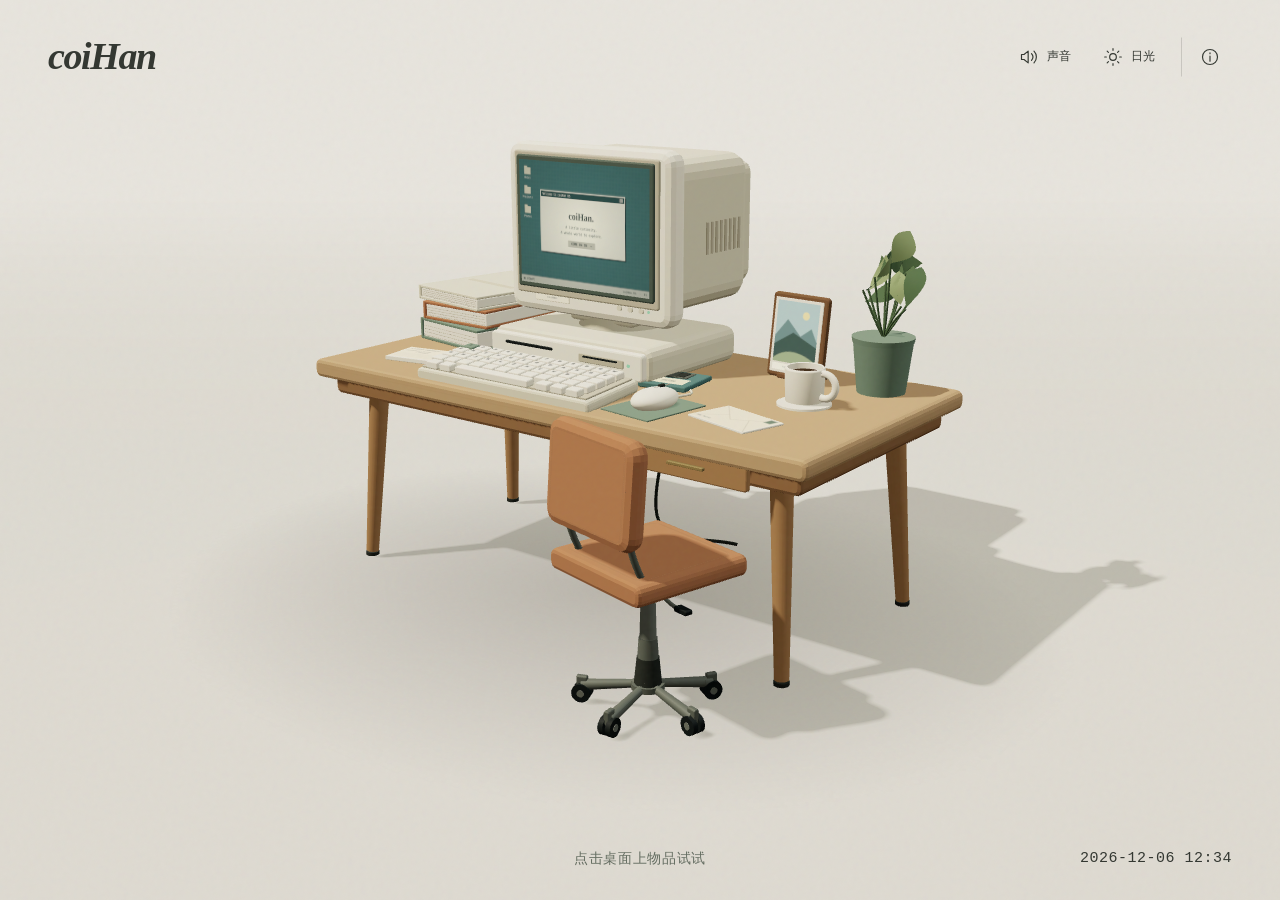
==== commit 851dc474: "Simplify the room and refine its centered framing, sound and warm wood" ====
--- a/index.html
+++ b/index.html
@@ -5,35 +5,33 @@
   <meta name="viewport" content="width=device-width,initial-scale=1,viewport-fit=cover">
   <meta name="theme-color" content="#e8e6e0">
   <meta name="description" content="韩广路 / coiHan 的个人工作台。走近一张书桌，打开电脑，看看项目、生活与正在探索的想法。">
-  <meta property="og:title" content="coiHan — Stay curious.">
+  <meta property="og:title" content="coiHan — 私人工作台">
   <meta property="og:description" content="欢迎坐一会儿。这是我的个人工作台。">
   <title>coiHan — 私人工作台</title>
   <link rel="icon" href="./assets/favicon.svg" type="image/svg+xml">
   <link rel="canonical" href="https://coihan.github.io/">
-  <link rel="stylesheet" href="./assets/room.css?v=room-3">
-  <link rel="stylesheet" href="./assets/desktop.css?v=room-3">
+  <link rel="stylesheet" href="./assets/room.css?v=room-4">
+  <link rel="stylesheet" href="./assets/desktop.css?v=room-4">
   <link rel="modulepreload" href="./assets/vendor/three.module.js" crossorigin>
-  <script type="module" src="./assets/app.js?v=room-3"></script>
+  <script type="module" src="./assets/app.js?v=room-4"></script>
 </head>
-<body>
+<body class="has-sound">
   <a class="skip-link" href="#room-canvas">跳到书桌</a>
   <div class="boot" id="boot" aria-live="polite">
-    <div class="boot-inner"><span class="boot-mark" aria-hidden="true">coiHan<span>.</span></span><p>PERSONAL COMPUTER</p><div class="boot-rule"><span id="boot-progress"></span></div><small id="boot-copy">正在整理工作台…</small></div>
+    <div class="boot-inner"><span class="boot-mark" aria-hidden="true">coiHan</span><p>PERSONAL COMPUTER</p><div class="boot-rule"><span id="boot-progress"></span></div><small id="boot-copy">正在整理工作台…</small></div>
   </div>
   <main id="room" aria-label="coiHan 的个人工作台">
+    <h1 class="sr-only">coiHan 的个人工作台</h1>
     <canvas id="room-canvas" tabindex="0" role="button" aria-label="打开个人电脑。按回车或空格进入，也可以用鼠标点击桌面物件探索。"></canvas>
     <div class="room-grain" aria-hidden="true"></div>
     <header class="room-header room-chrome">
-      <a class="wordmark" href="./" aria-label="coiHan 工作台首页">coiHan<span class="wordmark-dot">.</span></a>
+      <a class="wordmark" href="./" aria-label="coiHan 工作台首页">coiHan</a>
       <div class="room-tools">
-        <button id="sound-toggle" type="button" aria-label="开启声音" aria-pressed="false"><svg viewBox="0 0 24 24" aria-hidden="true"><path d="M11 5 6 9H3v6h3l5 4V5Z"/><path class="sound-waves" d="M15 8a6 6 0 0 1 0 8m3-11a10 10 0 0 1 0 14"/><path class="sound-slash" d="m16 9 6 6m0-6-6 6"/></svg><span id="sound-label">静音</span></button>
+        <button id="sound-toggle" type="button" aria-label="关闭声音" aria-pressed="true"><svg viewBox="0 0 24 24" aria-hidden="true"><path d="M11 5 6 9H3v6h3l5 4V5Z"/><path class="sound-waves" d="M15 8a6 6 0 0 1 0 8m3-11a10 10 0 0 1 0 14"/><path class="sound-slash" d="m16 9 6 6m0-6-6 6"/></svg><span id="sound-label">声音</span></button>
         <button id="light-toggle" type="button" aria-label="切换为夜晚" aria-pressed="false"><svg viewBox="0 0 24 24" aria-hidden="true"><circle cx="12" cy="12" r="4"/><path d="M12 2v2m0 16v2M2 12h2m16 0h2M5 5l1.5 1.5m11 11L19 19M5 19l1.5-1.5m11-11L19 5"/></svg><span id="light-label">日光</span></button>
         <button id="info-toggle" class="info-toggle" type="button" aria-label="关于这个空间"><svg viewBox="0 0 24 24" aria-hidden="true"><circle cx="12" cy="12" r="9"/><path d="M12 11v6m0-10v1"/></svg></button>
       </div>
     </header>
-    <section class="room-caption room-chrome" aria-label="欢迎">
-      <h1>Stay curious.</h1>
-    </section>
     <div class="room-footer room-chrome">
       <p class="room-instruction" id="object-hint">点击桌面上物品试试</p>
       <time class="room-clock" id="local-time" aria-label="北京时间">—</time>
--- a/assets/room.css
+++ b/assets/room.css
@@ -1,16 +1,16 @@
 @charset "UTF-8";
 :root{color-scheme:light;--room-bg:#e8e6e0;--room-ink:#343832;--room-muted:#646d61;--room-line:#3438322b;--room-accent:#576750;--room-panel:#f4f2ed;--room-ui:rgba(248,247,242,.78)}
 *{box-sizing:border-box}html,body{margin:0;width:100%;min-height:100%;overflow:hidden}body{background:var(--room-bg);color:var(--room-ink);font-family:-apple-system,BlinkMacSystemFont,"Segoe UI","PingFang SC","Microsoft YaHei",sans-serif;-webkit-font-smoothing:antialiased;transition:background .8s,color .8s}button,a{-webkit-tap-highlight-color:transparent}button{font:inherit;cursor:pointer}button:disabled{cursor:wait}a{color:inherit}button:focus-visible,a:focus-visible,canvas:focus-visible{outline:2px solid var(--room-accent);outline-offset:5px}[hidden]{display:none!important}#room svg,.space-info svg{width:20px;height:20px;fill:none;stroke:currentColor;stroke-width:1.4;stroke-linecap:round;stroke-linejoin:round}.skip-link{position:fixed;top:-60px;left:20px;z-index:9999;padding:12px;background:var(--room-panel)}.skip-link:focus{top:15px}
-#room{position:fixed;inset:0;isolation:isolate}#room-canvas{position:absolute;inset:0;width:100%;height:100%;outline-offset:-6px}.room-grain{position:absolute;inset:0;z-index:1;pointer-events:none;opacity:.045;background-image:url("data:image/svg+xml,%3Csvg viewBox='0 0 180 180' xmlns='http://www.w3.org/2000/svg'%3E%3Cfilter id='n'%3E%3CfeTurbulence type='fractalNoise' baseFrequency='.8' numOctaves='3' stitchTiles='stitch'/%3E%3C/filter%3E%3Cpath fill='%23000' filter='url(%23n)' opacity='.7' d='M0 0h180v180H0z'/%3E%3C/svg%3E")}.room-header{position:absolute;left:48px;right:48px;top:max(34px,env(safe-area-inset-top));display:flex;align-items:center;justify-content:space-between;z-index:2}.wordmark{text-decoration:none;font-family:Georgia,"Times New Roman",serif;font-size:38px;line-height:1.2;font-style:italic;font-weight:bold;letter-spacing:-1.4px}.wordmark-dot{color:var(--room-accent)}.room-tools{display:flex;gap:8px;align-items:center}.room-tools button{display:flex;gap:8px;align-items:center;background:transparent;border:1px solid transparent;color:var(--room-ink);padding:9px 11px;border-radius:4px;font-size:12px}.room-tools button:hover{background:var(--room-ui);border-color:var(--room-line)}.room-tools svg{width:17px;height:17px}.sound-waves{display:none}.has-sound .sound-waves{display:block}.has-sound .sound-slash{display:none}.room-tools .info-toggle{margin-left:6px;border-left:1px solid var(--room-line);border-radius:0;padding-left:18px}
-.room-caption{position:absolute;z-index:2;left:48px;top:150px;pointer-events:none;max-width:460px}.eyebrow{font-family:"SFMono-Regular",Consolas,monospace;font-size:10px;letter-spacing:1.4px;color:var(--room-muted)}.room-caption h1{font:italic 400 clamp(38px,4.8vw,72px)/1.2 Georgia,"Times New Roman",serif;letter-spacing:-.04em;margin:16px 0;white-space:nowrap}.room-chrome{transition:opacity .35s,transform .5s}.in-computer .room-chrome{opacity:0;pointer-events:none}.in-computer .room-caption{transform:translateX(-15px)}
+#room{position:fixed;inset:0;isolation:isolate}#room-canvas{position:absolute;inset:0;width:100%;height:100%;outline-offset:-6px}.room-grain{position:absolute;inset:0;z-index:1;pointer-events:none;opacity:.045;background-image:url("data:image/svg+xml,%3Csvg viewBox='0 0 180 180' xmlns='http://www.w3.org/2000/svg'%3E%3Cfilter id='n'%3E%3CfeTurbulence type='fractalNoise' baseFrequency='.8' numOctaves='3' stitchTiles='stitch'/%3E%3C/filter%3E%3Cpath fill='%23000' filter='url(%23n)' opacity='.7' d='M0 0h180v180H0z'/%3E%3C/svg%3E")}.room-header{position:absolute;left:48px;right:48px;top:max(34px,env(safe-area-inset-top));display:flex;align-items:center;justify-content:space-between;z-index:2}.wordmark{text-decoration:none;font-family:Georgia,"Times New Roman",serif;font-size:38px;line-height:1.2;font-style:italic;font-weight:bold;letter-spacing:-1.4px}.room-tools{display:flex;gap:8px;align-items:center}.room-tools button{display:flex;gap:8px;align-items:center;background:transparent;border:1px solid transparent;color:var(--room-ink);padding:9px 11px;border-radius:4px;font-size:12px}.room-tools button:hover{background:var(--room-ui);border-color:var(--room-line)}.room-tools svg{width:17px;height:17px}.sound-waves{display:none}.has-sound .sound-waves{display:block}.has-sound .sound-slash{display:none}.room-tools .info-toggle{margin-left:6px;border-left:1px solid var(--room-line);border-radius:0;padding-left:18px}
+.sr-only{position:absolute;width:1px;height:1px;padding:0;margin:-1px;overflow:hidden;clip:rect(0,0,0,0);white-space:nowrap;border:0}.eyebrow{font-family:Consolas,monospace;font-size:10px;letter-spacing:1.4px;color:var(--room-muted)}.room-chrome{transition:opacity .35s}.in-computer .room-chrome{opacity:0;pointer-events:none}
 .room-footer{position:absolute;z-index:2;left:48px;right:48px;bottom:max(29px,env(safe-area-inset-bottom));min-height:24px}.room-instruction{margin:0;text-align:center;font-size:14px;line-height:1.6;letter-spacing:.7px;color:var(--room-muted)}.room-clock{position:absolute;right:0;top:0;font:15px/1.6 "SFMono-Regular",Consolas,"Liberation Mono",monospace;font-variant-numeric:tabular-nums;letter-spacing:.5px;color:var(--room-ink);white-space:nowrap}
 .boot{position:fixed;inset:0;z-index:100;background:var(--room-bg);display:grid;place-items:center;transition:opacity .6s,visibility .6s;pointer-events:none}.boot.is-done{opacity:0;visibility:hidden}.boot-inner{width:min(330px,82vw);text-align:center}.boot-mark{display:inline-block;white-space:nowrap;padding:0 .12em .1em;font:italic 600 clamp(56px,9vw,76px)/1.25 Georgia,serif;letter-spacing:-.02em}.boot-mark span{color:var(--room-accent)}.boot-inner p{font:9px Consolas,monospace;letter-spacing:2.8px;margin-top:26px;color:var(--room-muted)}.boot-rule{height:2px;background:var(--room-line);margin:18px 0 12px;text-align:left}.boot-rule span{display:block;height:100%;width:8%;background:var(--room-accent);transition:width .35s}.boot-inner small{font-size:10px;letter-spacing:1px;color:var(--room-muted)}
 #desktop-shell{position:fixed;inset:0;z-index:20;transform-origin:0 0;will-change:transform,opacity;background:#56817b;overflow:hidden}.desktop-entering{transition:transform .72s cubic-bezier(.2,.7,.2,1),opacity .4s,border-radius .72s}.desktop-exiting{transition:transform .5s cubic-bezier(.4,0,.7,1),opacity .4s,border-radius .5s}
-.space-info{border:1px solid var(--room-line);border-radius:3px;background:var(--room-panel);color:var(--room-ink);max-width:430px;width:calc(100% - 36px);padding:40px 34px 28px;box-shadow:0 18px 70px #0002}.space-info::backdrop{background:#20251e45;backdrop-filter:blur(8px)}.space-info h2{font:400 28px Georgia,"Songti SC",serif;letter-spacing:1px;margin:19px 0}.space-info p{font-size:13px;line-height:1.9;color:var(--room-muted)}.space-info form{position:absolute;top:12px;right:14px}.info-close{border:0;background:none;color:var(--room-muted);font-size:24px;line-height:1;padding:5px}.info-keys{display:grid;grid-template-columns:48px 1fr 48px 1fr;align-items:center;gap:7px;font-size:11px;margin:24px 0}.info-keys kbd{padding:5px;border:1px solid var(--room-line);text-align:center;border-bottom-width:2px;border-radius:3px}.space-info .info-credit{border-top:1px solid var(--room-line);padding-top:16px;font-size:10px;line-height:1.9}.info-credit a{text-underline-offset:3px}.lite-card{position:absolute;left:50%;top:48%;transform:translate(-50%,-50%);text-align:center;z-index:2;width:min(380px,90vw);padding:25px}.lite-computer svg{width:150px;height:132px;stroke-width:1.1}.lite-card h2{font:400 26px Georgia,"Songti SC",serif}.lite-card p{font-size:12px;color:var(--room-muted);line-height:1.8}.lite-card button{background:var(--room-ink);color:var(--room-panel);border:0;padding:12px 20px;border-radius:3px;font-size:12px;margin-top:15px}.lite-mode .room-caption{display:none}.noscript{position:fixed;inset:0;background:#f5f2eb;padding:20vh 10vw;z-index:150;color:#333}.noscript p{line-height:1.8}
+.space-info{border:1px solid var(--room-line);border-radius:3px;background:var(--room-panel);color:var(--room-ink);max-width:430px;width:calc(100% - 36px);padding:40px 34px 28px;box-shadow:0 18px 70px #0002}.space-info::backdrop{background:#20251e45;backdrop-filter:blur(8px)}.space-info h2{font:400 28px Georgia,"Songti SC",serif;letter-spacing:1px;margin:19px 0}.space-info p{font-size:13px;line-height:1.9;color:var(--room-muted)}.space-info form{position:absolute;top:12px;right:14px}.info-close{border:0;background:none;color:var(--room-muted);font-size:24px;line-height:1;padding:5px}.info-keys{display:grid;grid-template-columns:48px 1fr 48px 1fr;align-items:center;gap:7px;font-size:11px;margin:24px 0}.info-keys kbd{padding:5px;border:1px solid var(--room-line);text-align:center;border-bottom-width:2px;border-radius:3px}.space-info .info-credit{border-top:1px solid var(--room-line);padding-top:16px;font-size:10px;line-height:1.9}.info-credit a{text-underline-offset:3px}.lite-card{position:absolute;left:50%;top:48%;transform:translate(-50%,-50%);text-align:center;z-index:2;width:min(380px,90vw);padding:25px}.lite-computer svg{width:150px;height:132px;stroke-width:1.1}.lite-card h2{font:400 26px Georgia,"Songti SC",serif}.lite-card p{font-size:12px;color:var(--room-muted);line-height:1.8}.lite-card button{background:var(--room-ink);color:var(--room-panel);border:0;padding:12px 20px;border-radius:3px;font-size:12px;margin-top:15px}.noscript{position:fixed;inset:0;background:#f5f2eb;padding:20vh 10vw;z-index:150;color:#333}.noscript p{line-height:1.8}
 body.is-night{color-scheme:dark;--room-bg:#222923;--room-ink:#ddd8c8;--room-muted:#a2a697;--room-line:#d8d8c52b;--room-accent:#d3b272;--room-panel:#30362e;--room-ui:rgba(47,54,46,.8)}
-@media(min-width:1700px){.room-caption{left:6vw;top:20vh}.room-header{left:6vw;right:6vw}.room-footer{left:6vw;right:6vw}}
-@media(max-width:900px){.room-caption{top:126px;left:30px}.room-header{left:30px;right:30px}.room-footer{left:30px;right:30px}.room-clock{font-size:13px}.room-instruction{font-size:13px}}
-@media(max-width:600px){.room-header{top:max(22px,env(safe-area-inset-top));left:22px;right:17px}.wordmark{font-size:32px}.room-tools{gap:0}.room-tools button{padding:8px}.room-tools button>span{display:none}.room-tools .info-toggle{margin-left:4px;padding-left:12px}.room-caption{top:117px;left:25px;max-width:none}.room-caption h1{font-size:42px;line-height:1.2;letter-spacing:-.04em;margin:12px 0}.room-footer{left:22px;right:22px;bottom:max(22px,env(safe-area-inset-bottom));display:flex;flex-direction:column;gap:13px}.room-instruction{font-size:13px;line-height:1.6}.room-clock{position:static;align-self:flex-end;font-size:13px;line-height:1.5}.space-info{padding:34px 25px 22px}}
-@media(max-height:650px) and (min-width:700px){.room-caption{top:95px}.room-caption h1{font-size:38px}.room-footer{bottom:16px}.room-clock{font-size:12px}.room-instruction{font-size:12px}}
+@media(min-width:1700px){.room-header{left:6vw;right:6vw}.room-footer{left:6vw;right:6vw}}
+@media(max-width:900px){.room-header{left:30px;right:30px}.room-footer{left:30px;right:30px}.room-clock{font-size:13px}.room-instruction{font-size:13px}}
+@media(max-width:600px){.room-header{top:max(22px,env(safe-area-inset-top));left:22px;right:17px}.wordmark{font-size:32px}.room-tools{gap:0}.room-tools button{padding:8px}.room-tools button>span{display:none}.room-tools .info-toggle{margin-left:4px;padding-left:12px}.room-footer{left:22px;right:22px;bottom:max(22px,env(safe-area-inset-bottom));display:flex;flex-direction:column;gap:13px}.room-instruction{font-size:13px;line-height:1.6}.room-clock{position:static;align-self:flex-end;font-size:13px;line-height:1.5}.space-info{padding:34px 25px 22px}}
+@media(max-height:650px) and (min-width:700px){.room-footer{bottom:16px}.room-clock{font-size:12px}.room-instruction{font-size:12px}}
 @media(prefers-reduced-motion:reduce){*,*:before,*:after{transition-duration:.01ms!important;animation-duration:.01ms!important;scroll-behavior:auto!important}}
 
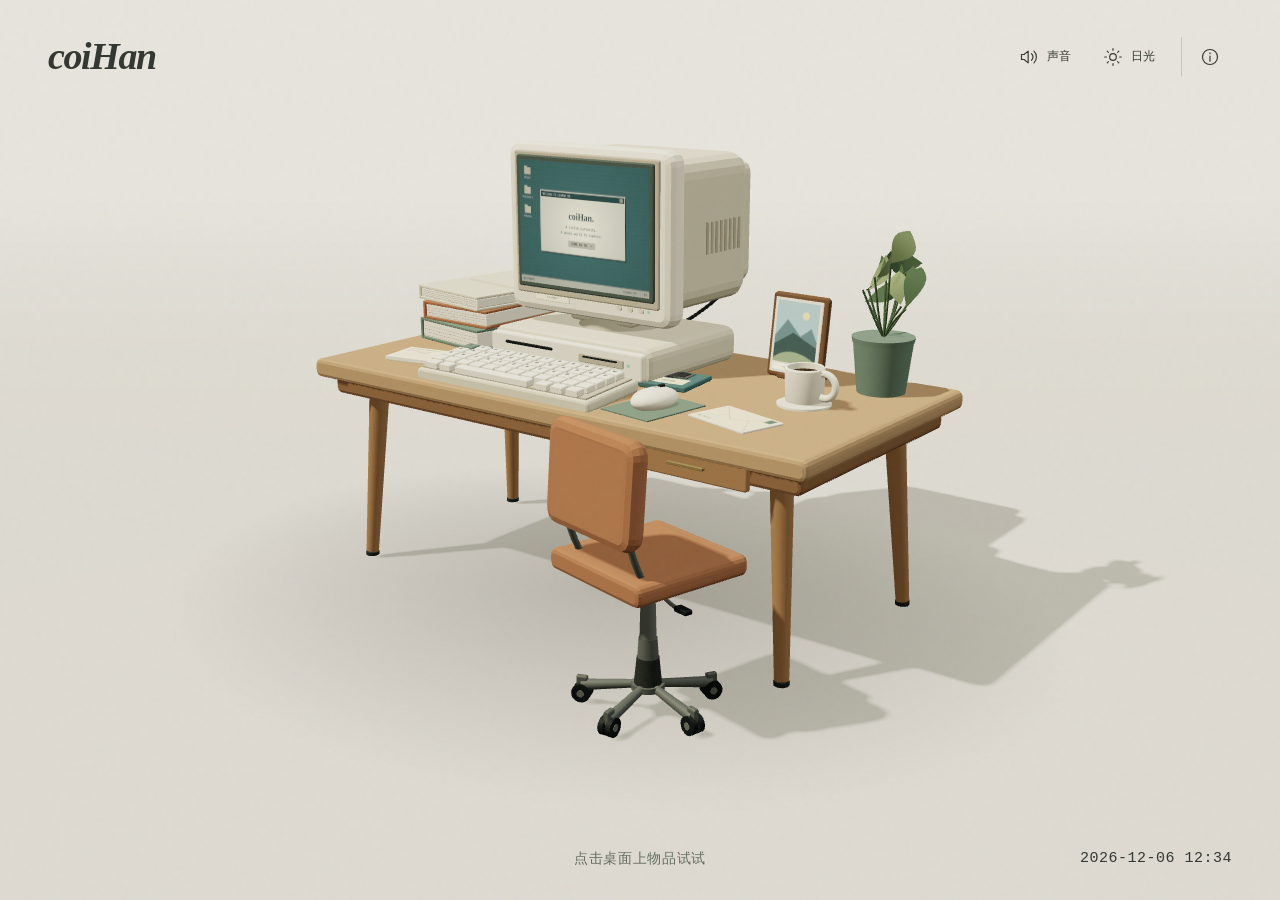
==== commit 5cfbb22a: "Simplify CRT rear power wiring and streamline website README" ====
--- a/index.html
+++ b/index.html
@@ -10,10 +10,10 @@
   <title>coiHan — 私人工作台</title>
   <link rel="icon" href="./assets/favicon.svg" type="image/svg+xml">
   <link rel="canonical" href="https://coihan.github.io/">
-  <link rel="stylesheet" href="./assets/room.css?v=room-4">
-  <link rel="stylesheet" href="./assets/desktop.css?v=room-4">
+  <link rel="stylesheet" href="./assets/room.css?v=room-5">
+  <link rel="stylesheet" href="./assets/desktop.css?v=room-5">
   <link rel="modulepreload" href="./assets/vendor/three.module.js" crossorigin>
-  <script type="module" src="./assets/app.js?v=room-4"></script>
+  <script type="module" src="./assets/app.js?v=room-6"></script>
 </head>
 <body class="has-sound">
   <a class="skip-link" href="#room-canvas">跳到书桌</a>
--- a/assets/room.css
+++ b/assets/room.css
@@ -5,7 +5,7 @@
 .sr-only{position:absolute;width:1px;height:1px;padding:0;margin:-1px;overflow:hidden;clip:rect(0,0,0,0);white-space:nowrap;border:0}.eyebrow{font-family:Consolas,monospace;font-size:10px;letter-spacing:1.4px;color:var(--room-muted)}.room-chrome{transition:opacity .35s}.in-computer .room-chrome{opacity:0;pointer-events:none}
 .room-footer{position:absolute;z-index:2;left:48px;right:48px;bottom:max(29px,env(safe-area-inset-bottom));min-height:24px}.room-instruction{margin:0;text-align:center;font-size:14px;line-height:1.6;letter-spacing:.7px;color:var(--room-muted)}.room-clock{position:absolute;right:0;top:0;font:15px/1.6 "SFMono-Regular",Consolas,"Liberation Mono",monospace;font-variant-numeric:tabular-nums;letter-spacing:.5px;color:var(--room-ink);white-space:nowrap}
 .boot{position:fixed;inset:0;z-index:100;background:var(--room-bg);display:grid;place-items:center;transition:opacity .6s,visibility .6s;pointer-events:none}.boot.is-done{opacity:0;visibility:hidden}.boot-inner{width:min(330px,82vw);text-align:center}.boot-mark{display:inline-block;white-space:nowrap;padding:0 .12em .1em;font:italic 600 clamp(56px,9vw,76px)/1.25 Georgia,serif;letter-spacing:-.02em}.boot-mark span{color:var(--room-accent)}.boot-inner p{font:9px Consolas,monospace;letter-spacing:2.8px;margin-top:26px;color:var(--room-muted)}.boot-rule{height:2px;background:var(--room-line);margin:18px 0 12px;text-align:left}.boot-rule span{display:block;height:100%;width:8%;background:var(--room-accent);transition:width .35s}.boot-inner small{font-size:10px;letter-spacing:1px;color:var(--room-muted)}
-#desktop-shell{position:fixed;inset:0;z-index:20;transform-origin:0 0;will-change:transform,opacity;background:#56817b;overflow:hidden}.desktop-entering{transition:transform .72s cubic-bezier(.2,.7,.2,1),opacity .4s,border-radius .72s}.desktop-exiting{transition:transform .5s cubic-bezier(.4,0,.7,1),opacity .4s,border-radius .5s}
+#desktop-shell{position:fixed;inset:0;z-index:20;transform-origin:0 0;will-change:transform,opacity;background:#56817b;overflow:hidden}.desktop-entering{transition:transform .72s cubic-bezier(.2,.7,.2,1),border-radius .72s}.desktop-exiting{transition:transform .5s cubic-bezier(.4,0,.7,1),border-radius .5s}
 .space-info{border:1px solid var(--room-line);border-radius:3px;background:var(--room-panel);color:var(--room-ink);max-width:430px;width:calc(100% - 36px);padding:40px 34px 28px;box-shadow:0 18px 70px #0002}.space-info::backdrop{background:#20251e45;backdrop-filter:blur(8px)}.space-info h2{font:400 28px Georgia,"Songti SC",serif;letter-spacing:1px;margin:19px 0}.space-info p{font-size:13px;line-height:1.9;color:var(--room-muted)}.space-info form{position:absolute;top:12px;right:14px}.info-close{border:0;background:none;color:var(--room-muted);font-size:24px;line-height:1;padding:5px}.info-keys{display:grid;grid-template-columns:48px 1fr 48px 1fr;align-items:center;gap:7px;font-size:11px;margin:24px 0}.info-keys kbd{padding:5px;border:1px solid var(--room-line);text-align:center;border-bottom-width:2px;border-radius:3px}.space-info .info-credit{border-top:1px solid var(--room-line);padding-top:16px;font-size:10px;line-height:1.9}.info-credit a{text-underline-offset:3px}.lite-card{position:absolute;left:50%;top:48%;transform:translate(-50%,-50%);text-align:center;z-index:2;width:min(380px,90vw);padding:25px}.lite-computer svg{width:150px;height:132px;stroke-width:1.1}.lite-card h2{font:400 26px Georgia,"Songti SC",serif}.lite-card p{font-size:12px;color:var(--room-muted);line-height:1.8}.lite-card button{background:var(--room-ink);color:var(--room-panel);border:0;padding:12px 20px;border-radius:3px;font-size:12px;margin-top:15px}.noscript{position:fixed;inset:0;background:#f5f2eb;padding:20vh 10vw;z-index:150;color:#333}.noscript p{line-height:1.8}
 body.is-night{color-scheme:dark;--room-bg:#222923;--room-ink:#ddd8c8;--room-muted:#a2a697;--room-line:#d8d8c52b;--room-accent:#d3b272;--room-panel:#30362e;--room-ui:rgba(47,54,46,.8)}
 @media(min-width:1700px){.room-header{left:6vw;right:6vw}.room-footer{left:6vw;right:6vw}}
--- a/assets/desktop.css
+++ b/assets/desktop.css
@@ -1,4 +1,4 @@
-#desktop-shell{--os-ink:#273c35;--os-paper:#f8f5eb;--os-chrome:#d7d6ca;--os-line:#5a6357;--os-highlight:#fffff5;--os-shadow:#858a7b;--os-title:#3e5547;--os-teal:#587c78;color:var(--os-ink);font:14px/1.65 ui-sans-serif,system-ui,-apple-system,"PingFang SC","Microsoft YaHei",sans-serif;isolation:isolate;overflow:hidden;background:#62837d}
+#desktop-shell{--os-taskbar-base:48px;--os-ink:#273c35;--os-paper:#f8f5eb;--os-chrome:#d7d6ca;--os-line:#5a6357;--os-highlight:#fffff5;--os-shadow:#858a7b;--os-title:#3e5547;--os-teal:#587c78;color:var(--os-ink);font:14px/1.65 ui-sans-serif,system-ui,-apple-system,"PingFang SC","Microsoft YaHei",sans-serif;isolation:isolate;overflow:hidden;background:#62837d}
 #desktop-shell[hidden],#desktop-shell [hidden]{display:none!important}
 #desktop-shell *{box-sizing:border-box}
 #desktop-shell button,#desktop-shell a{-webkit-tap-highlight-color:transparent}
@@ -8,7 +8,7 @@
 #desktop-shell button:disabled{cursor:default;opacity:.5}
 #desktop-shell .os-sr-only{position:absolute;width:1px;height:1px;padding:0;margin:-1px;overflow:hidden;clip:rect(0,0,0,0);white-space:nowrap;border:0}
 #desktop-shell .os-icon{width:var(--os-icon-size,32px);height:var(--os-icon-size,32px);flex-shrink:0;image-rendering:pixelated;display:block;overflow:visible;fill:none;stroke:none;stroke-width:1;stroke-linecap:butt;stroke-linejoin:miter}
-#desktop-shell .os-wallpaper{position:absolute;inset:0 0 48px;background:radial-gradient(ellipse at 75% 25%,#94aaa02b,transparent 65%),linear-gradient(140deg,#78938a 0,#65847c 45%,#52746f 100%);pointer-events:none}
+#desktop-shell .os-wallpaper{position:absolute;inset:0 0 var(--os-taskbar-height,var(--os-taskbar-base));background:radial-gradient(ellipse at 75% 25%,#94aaa02b,transparent 65%),linear-gradient(140deg,#78938a 0,#65847c 45%,#52746f 100%);pointer-events:none}
 #desktop-shell .os-wallpaper::after{content:"";position:absolute;inset:0;opacity:.13;background-image:url("data:image/svg+xml,%3Csvg viewBox='0 0 180 180' xmlns='http://www.w3.org/2000/svg'%3E%3Cfilter id='n'%3E%3CfeTurbulence type='fractalNoise' baseFrequency='.8' numOctaves='3' stitchTiles='stitch'/%3E%3C/filter%3E%3Cpath fill='%23fff' opacity='.3' filter='url(%23n)' d='M0 0h180v180H0z'/%3E%3C/svg%3E")}
 #desktop-shell .os-wallpaper-mark{position:absolute;right:5.5%;top:6%;color:#dbe6da8a;font-family:Georgia,"Songti SC",serif;font-style:italic;font-size:clamp(34px,5vw,72px);line-height:1;letter-spacing:-3px}
 #desktop-shell .os-wallpaper-mark span{display:block;margin-top:13px;font:10px/1.4 ui-monospace,SFMono-Regular,monospace;letter-spacing:3px;text-align:right}
@@ -19,7 +19,7 @@
 #desktop-shell .os-desktop-icon:hover{background:#d5e1d117;border:1px dotted #dfe8d29c}
 #desktop-shell .os-desktop-icon:focus-visible{background:#284e4266;outline:1px dotted #fff8d6;outline-offset:-2px}
 #desktop-shell .os-desktop-icon .os-icon{filter:drop-shadow(2px 3px 0 #233d3738)}
-#desktop-shell .os-windows{position:absolute;inset:0 0 48px;pointer-events:none}
+#desktop-shell .os-windows{position:absolute;inset:0 0 var(--os-taskbar-height,var(--os-taskbar-base));pointer-events:none;overflow:hidden}
 #desktop-shell .os-window{position:absolute;display:flex;flex-direction:column;max-width:calc(100% - 20px);max-height:calc(100% - 28px);min-height:300px;background:var(--os-chrome);padding:3px;border:1px solid #273d34;box-shadow:inset 1px 1px var(--os-highlight),inset -1px -1px #8a8b7c,5px 7px 0 #263c342e,14px 20px 46px #26372e2b;pointer-events:auto;outline:none}
 #desktop-shell .os-window.os-active{box-shadow:inset 1px 1px var(--os-highlight),inset -1px -1px #8a8b7c,5px 7px 0 #263c343d,14px 20px 46px #26372e38}
 #desktop-shell .os-window.os-maximized{inset:3px!important;width:calc(100% - 6px)!important;max-width:none;max-height:none;height:calc(100% - 6px)!important}
@@ -42,13 +42,13 @@
 #desktop-shell .os-window-toolbar>span:first-child{color:#626e5e;white-space:nowrap}
 #desktop-shell .os-toolbar-path{overflow:hidden;text-overflow:ellipsis;white-space:nowrap;font:10px/1.4 ui-monospace,SFMono-Regular,monospace;letter-spacing:.5px;color:#53614f}
 #desktop-shell .os-toolbar-home{padding:0 5px;margin-left:auto;background:transparent;border:0;font-size:20px;line-height:1}
-#desktop-shell .os-window-body{min-height:0;overflow:auto;overscroll-behavior:contain;background:var(--os-paper);border:1px solid #a2a38e;box-shadow:inset 1px 1px #8c9381;scrollbar-width:thin;scrollbar-color:#a3ad97 #e2e3d5;max-height:calc(100dvh - 210px)}
+#desktop-shell .os-window-body{min-height:0;overflow:auto;overscroll-behavior:contain;background:var(--os-paper);border:1px solid #a2a38e;box-shadow:inset 1px 1px #8c9381;scrollbar-width:thin;scrollbar-color:#a3ad97 #e2e3d5;max-height:none;flex:1 1 auto}
 #desktop-shell .os-window-body::-webkit-scrollbar{width:12px;background:#e2e3d5}
 #desktop-shell .os-window-body::-webkit-scrollbar-thumb{background:#bac1ac;border:1px solid #7a846d;box-shadow:inset 1px 1px white}
 #desktop-shell .os-window-status{height:25px;min-height:25px;margin-top:3px;display:flex;align-items:center;gap:12px;padding:1px 7px;border:1px solid #a5ab96;box-shadow:inset 1px 1px #f5f2df;font-size:10px;letter-spacing:.3px;color:#56634f}
 #desktop-shell .os-status-right{margin-left:auto;padding-left:10px;border-left:1px solid #a2ab92}
 #desktop-shell .os-resize-grip{width:11px;height:11px;align-self:flex-end;background:repeating-linear-gradient(135deg,transparent 0 2px,#8a957b 2px 3px,transparent 3px 5px);clip-path:polygon(100% 0,100% 100%,0 100%)}
-#desktop-shell .os-taskbar{height:48px;position:absolute;bottom:0;left:0;right:0;z-index:10001;background:#d2d5c8;border-top:1px solid #fffceb;box-shadow:0 -1px #8e9c85,0 -5px 22px #233c3226;display:flex;align-items:center;gap:8px;padding:5px 7px}
+#desktop-shell .os-taskbar{height:calc(var(--os-taskbar-base) + env(safe-area-inset-bottom,0px));position:absolute;bottom:0;left:0;right:0;z-index:10001;background:#d2d5c8;border-top:1px solid #fffceb;box-shadow:0 -1px #8e9c85,0 -5px 22px #233c3226;display:flex;align-items:center;gap:8px;padding:5px 7px;padding-bottom:calc(5px + env(safe-area-inset-bottom,0px))}
 #desktop-shell .os-raised-button{display:inline-flex;align-items:center;justify-content:center;gap:8px;border:1px solid #4e5a48;background:#dedfce;box-shadow:inset 1px 1px #fffef2,inset -1px -1px #929d84;padding:8px 13px;min-height:37px;text-decoration:none;font-size:12px;font-weight:500}
 #desktop-shell .os-raised-button:hover{background:#eaebda}
 #desktop-shell .os-raised-button:active{box-shadow:inset 1px 1px #929d84;transform:translateY(1px)}
@@ -64,7 +64,7 @@
 #desktop-shell .os-room-button{display:flex;align-items:center;gap:6px;white-space:nowrap;border:0;background:transparent;padding:7px 8px;font-size:11px}
 #desktop-shell .os-room-button:hover{background:#bbc8b0}
 #desktop-shell .os-clock{min-width:64px;display:flex;align-items:center;justify-content:center;align-self:stretch;padding:3px 8px;border:1px solid #9caa8d;border-right-color:#f9fbea;border-bottom-color:#f9fbea;box-shadow:inset 1px 1px #849674;font:11px/1.2 ui-monospace,SFMono-Regular,monospace;font-variant-numeric:tabular-nums}
-#desktop-shell .os-start-menu{position:absolute;z-index:10002;bottom:50px;left:7px;width:262px;max-height:calc(100% - 64px);overflow-y:auto;overflow-x:hidden;overscroll-behavior:contain;scroll-padding-block:6px;background:#d8dacc;border:1px solid #53644c;box-shadow:inset 1px 1px #fffef0,inset -1px -1px #8c9b80,4px 5px 0 #283d332e;padding:4px;display:flex;gap:4px}
+#desktop-shell .os-start-menu{position:absolute;z-index:10002;bottom:calc(var(--os-taskbar-height,var(--os-taskbar-base)) + 3px);left:7px;width:262px;max-height:calc(100% - var(--os-taskbar-height,var(--os-taskbar-base)) - 16px);overflow-y:auto;overflow-x:hidden;overscroll-behavior:contain;scroll-padding-block:6px;background:#d8dacc;border:1px solid #53644c;box-shadow:inset 1px 1px #fffef0,inset -1px -1px #8c9b80,4px 5px 0 #283d332e;padding:4px;display:flex;gap:4px}
 #desktop-shell .os-start-brand{writing-mode:vertical-rl;transform:rotate(180deg);font:italic 25px/1.6 Georgia,serif;letter-spacing:1px;padding:10px 3px;background:#73856c;color:#e7ead8;text-align:left}
 #desktop-shell .os-start-brand span{font-style:normal;font-family:ui-sans-serif,system-ui,sans-serif}
 #desktop-shell .os-start-menu nav{flex:1;min-width:0;padding:3px 0}
@@ -155,17 +155,14 @@
 #desktop-shell .os-lightbox-prev:hover,#desktop-shell .os-lightbox-next:hover{background:#ebf0d825}
 #desktop-shell .os-dragging{user-select:none}
 @keyframes os-cursor-blink{0%,49%{opacity:1}50%,100%{opacity:0}}
-@media(min-width:1600px){#desktop-shell .os-window{max-height:calc(100% - 60px)}#desktop-shell .os-window-body{max-height:760px}}
 @media(max-width:900px){#desktop-shell .os-desktop-icons{left:14px;top:24px;width:80px;gap:5px}#desktop-shell .os-window{max-width:calc(100% - 30px)}#desktop-shell .os-profile,#desktop-shell .os-projects-page,#desktop-shell .os-photos-page,#desktop-shell .os-contact-page,#desktop-shell .os-notebook-page{padding:24px 26px}#desktop-shell .os-profile-intro{font-size:27px}#desktop-shell .os-project-feature{gap:22px}}
 @media(max-width:679px){
-  #desktop-shell{font-size:13px}
-  #desktop-shell .os-wallpaper{bottom:51px}
+  #desktop-shell{font-size:13px;--os-taskbar-base:51px}
   #desktop-shell .os-wallpaper-mark{top:auto;bottom:18%;right:8%;font-size:53px}
   #desktop-shell .os-wallpaper-note{display:none}
   #desktop-shell .os-desktop-icons{left:14px;right:14px;top:25px;width:auto;grid-template-columns:repeat(3,minmax(0,1fr));grid-template-rows:repeat(2,105px);gap:14px}
   #desktop-shell .os-desktop-icon{font-size:12px;min-height:95px;gap:10px;padding:10px 4px}
   #desktop-shell .os-desktop-icon>.os-icon{width:42px;height:42px}
-  #desktop-shell .os-windows{bottom:51px}
   #desktop-shell .os-window,#desktop-shell .os-window.os-maximized{inset:10px 9px!important;width:calc(100% - 18px)!important;height:calc(100% - 20px)!important;max-width:none;max-height:none;min-height:200px;box-shadow:3px 4px 0 #263c3433}
   #desktop-shell .os-titlebar{height:35px;min-height:35px;padding-left:8px}
   #desktop-shell .os-titlebar-label{font-size:12px}
@@ -188,7 +185,7 @@
   #desktop-shell .os-profile-facts>div{grid-template-columns:66px 1fr;gap:9px;font-size:11px;line-height:1.9;padding:9px 0}
   #desktop-shell .os-profile-footer{align-items:flex-start;flex-direction:column;gap:15px}
   #desktop-shell .os-profile-footer p{font-size:10px}
-  #desktop-shell .os-taskbar{height:51px;gap:5px;padding:6px 5px;bottom:0}
+  #desktop-shell .os-taskbar{gap:5px;padding:6px 5px;padding-bottom:calc(6px + env(safe-area-inset-bottom,0px));bottom:0}
   #desktop-shell .os-start-button{padding:3px 7px;gap:5px;min-width:68px;height:35px}
   #desktop-shell .os-task-divider{margin-right:1px}
   #desktop-shell .os-room-button{padding:8px 6px}
@@ -197,7 +194,7 @@
   #desktop-shell .os-clock{min-width:47px;padding:3px 5px;font-size:10px}
   #desktop-shell .os-task-button{flex:0 0 98px;height:35px;padding:5px;font-size:10px;gap:5px}
   #desktop-shell .os-tasks{gap:4px}
-  #desktop-shell .os-start-menu{bottom:54px;left:5px;width:252px}
+  #desktop-shell .os-start-menu{left:5px;width:252px}
   #desktop-shell .os-menu-item{padding:13px 10px}
   #desktop-shell .os-project-feature{grid-template-columns:1fr;gap:22px;padding-bottom:25px}
   #desktop-shell .os-project-art{aspect-ratio:1.55;margin:0 0 3px}
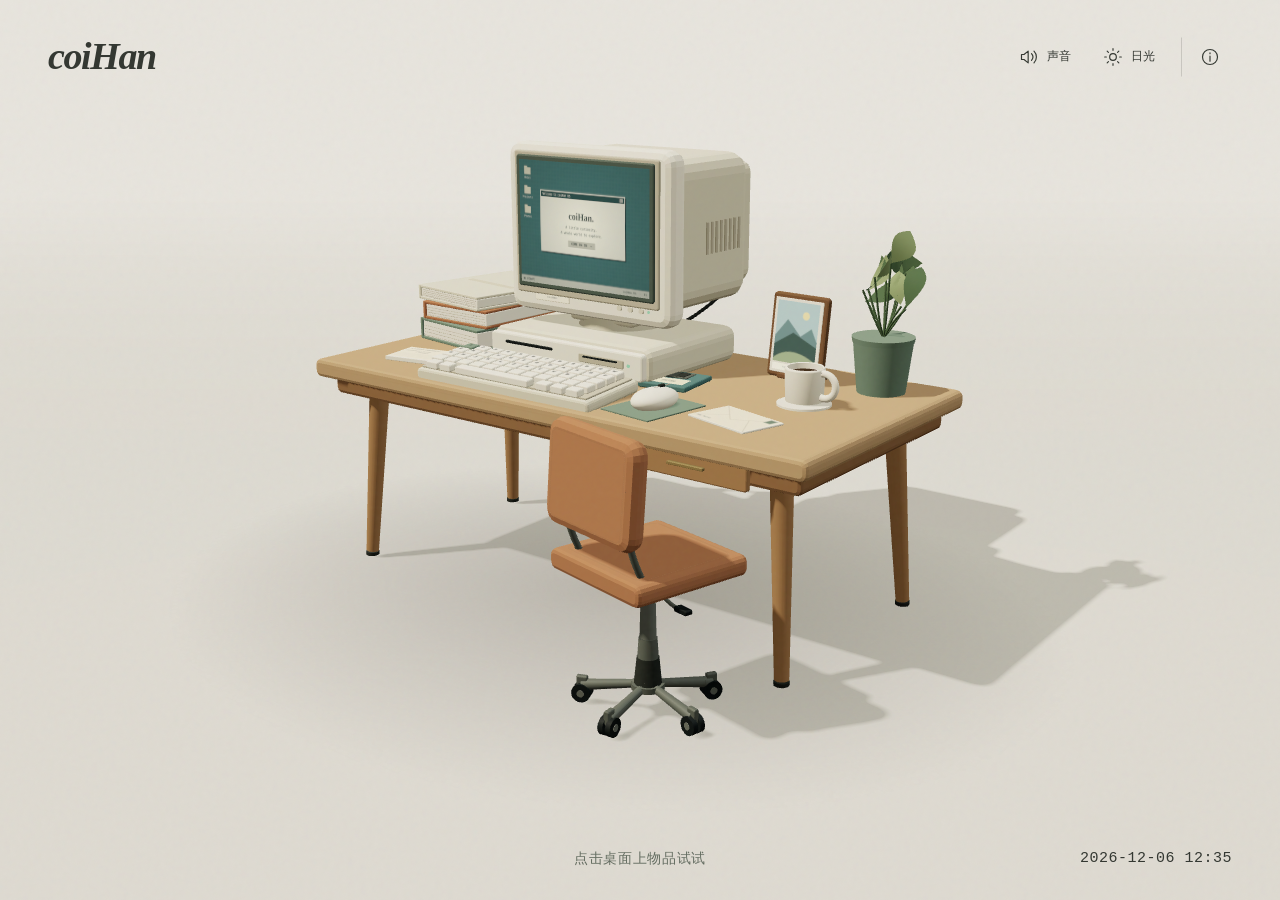
==== commit 2df46101: "Enlarge profile avatar and organize education and personal interests" ====
--- a/index.html
+++ b/index.html
@@ -11,9 +11,9 @@
   <link rel="icon" href="./assets/favicon.svg" type="image/svg+xml">
   <link rel="canonical" href="https://coihan.github.io/">
   <link rel="stylesheet" href="./assets/room.css?v=room-5">
-  <link rel="stylesheet" href="./assets/desktop.css?v=room-5">
+  <link rel="stylesheet" href="./assets/desktop.css?v=room-9">
   <link rel="modulepreload" href="./assets/vendor/three.module.js" crossorigin>
-  <script type="module" src="./assets/app.js?v=room-6"></script>
+  <script type="module" src="./assets/app.js?v=room-9"></script>
 </head>
 <body class="has-sound">
   <a class="skip-link" href="#room-canvas">跳到书桌</a>
--- a/assets/desktop.css
+++ b/assets/desktop.css
@@ -8,12 +8,17 @@
 #desktop-shell button:disabled{cursor:default;opacity:.5}
 #desktop-shell .os-sr-only{position:absolute;width:1px;height:1px;padding:0;margin:-1px;overflow:hidden;clip:rect(0,0,0,0);white-space:nowrap;border:0}
 #desktop-shell .os-icon{width:var(--os-icon-size,32px);height:var(--os-icon-size,32px);flex-shrink:0;image-rendering:pixelated;display:block;overflow:visible;fill:none;stroke:none;stroke-width:1;stroke-linecap:butt;stroke-linejoin:miter}
-#desktop-shell .os-wallpaper{position:absolute;inset:0 0 var(--os-taskbar-height,var(--os-taskbar-base));background:radial-gradient(ellipse at 75% 25%,#94aaa02b,transparent 65%),linear-gradient(140deg,#78938a 0,#65847c 45%,#52746f 100%);pointer-events:none}
+#desktop-shell .os-wallpaper{position:absolute;inset:0 0 var(--os-taskbar-height,var(--os-taskbar-base));z-index:0;background:radial-gradient(ellipse at 75% 25%,#94aaa02b,transparent 65%),linear-gradient(140deg,#78938a 0,#65847c 45%,#52746f 100%);pointer-events:none;user-select:none}
 #desktop-shell .os-wallpaper::after{content:"";position:absolute;inset:0;opacity:.13;background-image:url("data:image/svg+xml,%3Csvg viewBox='0 0 180 180' xmlns='http://www.w3.org/2000/svg'%3E%3Cfilter id='n'%3E%3CfeTurbulence type='fractalNoise' baseFrequency='.8' numOctaves='3' stitchTiles='stitch'/%3E%3C/filter%3E%3Cpath fill='%23fff' opacity='.3' filter='url(%23n)' d='M0 0h180v180H0z'/%3E%3C/svg%3E")}
-#desktop-shell .os-wallpaper-mark{position:absolute;right:5.5%;top:6%;color:#dbe6da8a;font-family:Georgia,"Songti SC",serif;font-style:italic;font-size:clamp(34px,5vw,72px);line-height:1;letter-spacing:-3px}
-#desktop-shell .os-wallpaper-mark span{display:block;margin-top:13px;font:10px/1.4 ui-monospace,SFMono-Regular,monospace;letter-spacing:3px;text-align:right}
-#desktop-shell .os-wallpaper-note{position:absolute;right:5.5%;bottom:8%;font:italic clamp(24px,3vw,40px)/1.5 Georgia,serif;color:#dae5d5a1}
-#desktop-shell .os-wallpaper-note span{display:block;font:12px/1.5 system-ui,sans-serif;letter-spacing:3px;margin-top:8px}
+#desktop-shell .os-wallpaper-program{position:absolute;right:7%;top:48%;transform:translateY(-50%);width:max-content;max-width:calc(100% - 160px);color:#e0e8da9c}
+#desktop-shell .os-wallpaper-filename{margin-bottom:25px;font:11px/1.5 ui-monospace,SFMono-Regular,Consolas,monospace;letter-spacing:2px;color:#dfe9d77a}
+#desktop-shell .os-wallpaper-code{margin:0;font:500 clamp(18px,2.45vw,35px)/1.7 ui-monospace,SFMono-Regular,Consolas,"Liberation Mono",monospace;letter-spacing:-.04em;white-space:pre;text-shadow:0 1px 1px #24433c14}
+#desktop-shell .os-wallpaper-code code{font:inherit}
+#desktop-shell .os-code-directive{color:#c3dcd5b8}
+#desktop-shell .os-code-keyword{color:#e0debaab}
+#desktop-shell .os-code-function{color:#e9efdbbd}
+#desktop-shell .os-code-string{color:#d3e5c3b8}
+#desktop-shell .os-code-number{color:#ead7a9b3}
 #desktop-shell .os-desktop-icons{position:absolute;top:32px;left:24px;display:grid;grid-template-rows:repeat(6,88px);width:92px;gap:9px;z-index:2}
 #desktop-shell .os-desktop-icon{appearance:none;border:1px solid transparent;background:none;display:flex;align-items:center;justify-content:center;flex-direction:column;gap:7px;min-height:84px;min-width:80px;padding:5px;text-align:center;text-decoration:none;color:#fffdec;text-shadow:1px 1px #344f48;font-size:12px;line-height:1.45}
 #desktop-shell .os-desktop-icon:hover{background:#d5e1d117;border:1px dotted #dfe8d29c}
@@ -78,17 +83,31 @@
 #desktop-shell .os-page-kicker>span:last-child{text-align:right}
 #desktop-shell .os-small-label{font:10px/1.5 ui-monospace,SFMono-Regular,monospace;letter-spacing:1.8px;color:#829075;margin:0 0 14px}
 #desktop-shell .os-profile-heading{display:flex;align-items:center;justify-content:space-between;gap:20px}
+#desktop-shell .os-profile-heading>div:first-child{min-width:0}
 #desktop-shell .os-profile h1,#desktop-shell .os-projects-page h1,#desktop-shell .os-photos-page h1,#desktop-shell .os-contact-page h1,#desktop-shell .os-notebook-page h1{font-family:Georgia,"Songti SC",STSong,serif;font-weight:400;line-height:1.2;letter-spacing:-1px;margin:0;font-size:44px;color:#2e4439}
 #desktop-shell .os-profile h1 span{display:block;font:13px/1.5 ui-monospace,SFMono-Regular,monospace;letter-spacing:.6px;margin-top:11px;color:#737e69}
-#desktop-shell .os-profile-stamp{width:88px;height:100px;display:flex;flex-direction:column;align-items:center;justify-content:center;border:1px solid #a7b19a;outline:1px solid #c3cbb5;outline-offset:5px;transform:rotate(5deg);margin:0 13px 0 0;color:#708367;background:#e9ecdb}
-#desktop-shell .os-profile-stamp>span{font:italic 61px/.9 Georgia,serif}
-#desktop-shell .os-profile-stamp>small{font:7px/1.5 ui-monospace,monospace;letter-spacing:1px;margin-top:9px}
-#desktop-shell .os-profile-intro{font-family:Georgia,"Songti SC",STSong,serif;font-size:30px;line-height:1.5;letter-spacing:1px;margin:34px 0 16px;color:#51614a}
-#desktop-shell .os-profile-copy{font-size:13px;line-height:1.95;max-width:570px;color:#687260;margin:0 0 25px}
-#desktop-shell .os-profile-facts{border-top:1px solid #d9decc;border-bottom:1px solid #d9decc;padding:7px 0}
-#desktop-shell .os-profile-facts>div{display:grid;grid-template-columns:85px 1fr;gap:15px;padding:10px 0;font-size:12px}
-#desktop-shell .os-profile-facts span{color:#8b937e}
-#desktop-shell .os-profile-facts strong{font-weight:400;color:#4b5d46}
+#desktop-shell .os-profile-avatar{width:168px;height:168px;flex:0 0 168px;padding:7px;border:1px solid #d4d9c6;background:#fff;box-shadow:2px 3px 0 #53624714;transform:rotate(3deg);margin-right:5px}
+#desktop-shell .os-profile-avatar img{width:100%;height:100%;display:block;object-fit:contain;background:#fff}
+#desktop-shell .os-profile-section{margin-top:29px;padding-top:24px;border-top:1px solid #d9decc}
+#desktop-shell .os-profile-section-heading{display:flex;align-items:center;gap:11px;margin-bottom:17px}
+#desktop-shell .os-profile-section-heading>span{font:10px/1 ui-monospace,SFMono-Regular,monospace;letter-spacing:1px;color:#97a088}
+#desktop-shell .os-profile-section-heading h2{font:500 18px/1.5 Georgia,"Songti SC",STSong,serif;letter-spacing:1px;color:#4d6146;margin:0}
+#desktop-shell .os-profile-intro{font-family:Georgia,"Songti SC",STSong,serif;font-size:24px;line-height:1.6;letter-spacing:.6px;margin:0 0 12px;color:#51614a}
+#desktop-shell .os-profile-copy{font-size:13px;line-height:1.95;max-width:570px;color:#687260;margin:0}
+#desktop-shell .os-education-list{margin:0;padding:0;list-style:none}
+#desktop-shell .os-education-list>li{display:grid;grid-template-columns:114px minmax(0,1fr);gap:22px;padding:13px 0}
+#desktop-shell .os-education-years{font:11px/1.8 ui-monospace,SFMono-Regular,monospace;color:#7c896f;padding-top:2px;white-space:nowrap}
+#desktop-shell .os-education-detail{position:relative;border-left:1px solid #d0d8c4;padding-left:19px}
+#desktop-shell .os-education-detail::before{content:"";position:absolute;top:8px;left:-3px;width:5px;height:5px;border-radius:50%;background:#91a07d}
+#desktop-shell .os-education-school{display:flex;align-items:center;gap:9px;flex-wrap:wrap}
+#desktop-shell .os-education-school h3{font-size:16px;line-height:1.5;font-weight:500;color:#4b5d46;margin:0}
+#desktop-shell .os-education-detail>p{font-size:12px;line-height:1.8;color:#7b886e;margin:5px 0 0}
+#desktop-shell .os-education-status{font-size:10px;line-height:1.5;color:#728365;background:#e6ebdb;border:1px solid #d7dfc8;padding:1px 6px;white-space:nowrap}
+#desktop-shell .os-interest-grid{display:grid;grid-template-columns:repeat(2,minmax(0,1fr));gap:13px}
+#desktop-shell .os-interest-card{min-width:0;border:1px solid #d9dfcd;background:#eef1e6;padding:16px 17px}
+#desktop-shell .os-interest-card h3{font-size:13px;line-height:1.5;font-weight:500;letter-spacing:.5px;color:#52664a;margin:0}
+#desktop-shell .os-interest-card p{font-size:12px;line-height:1.9;color:#748167;margin:8px 0 0;overflow-wrap:anywhere}
+#desktop-shell .os-interest-card .os-interest-artists{font-size:11px;color:#879375;margin-top:6px}
 #desktop-shell .os-profile-footer{display:flex;justify-content:space-between;align-items:center;gap:20px;margin-top:22px}
 #desktop-shell .os-profile-footer p{font-size:11px;color:#929984;margin:0}
 #desktop-shell .os-link-button{border:0;background:transparent;padding:4px 0;font-size:12px;color:#526a45;text-decoration:underline;text-underline-offset:5px;white-space:nowrap}
@@ -114,15 +133,15 @@
 #desktop-shell .os-photos-page h1{font-size:35px;margin-bottom:13px}
 #desktop-shell .os-section-description{color:#7a8770;font-size:12px;line-height:1.9;margin:0 0 24px}
 #desktop-shell .os-photo-grid{display:grid;grid-template-columns:repeat(3,minmax(0,1fr));gap:17px;margin:29px 0 20px;align-items:start}
-#desktop-shell .os-photo-card{border:1px solid #d4d9c6;background:#fffcf0;box-shadow:2px 3px 0 #53624714;padding:7px 7px 0;transform:rotate(-2deg);text-align:left;transition:transform .18s,box-shadow .18s}
-#desktop-shell .os-photo-card:nth-child(2){transform:rotate(2deg);margin-top:20px}
-#desktop-shell .os-photo-card:nth-child(3){transform:rotate(-1deg);margin-top:6px}
+#desktop-shell .os-photo-card{min-width:0;width:100%;border:1px solid #d4d9c6;background:#fffcf0;box-shadow:2px 3px 0 #53624714;padding:7px 7px 0;transform:rotate(-2deg);text-align:left;transition:transform .18s,box-shadow .18s}
+#desktop-shell .os-photo-card:nth-child(3n+2){transform:rotate(2deg);margin-top:20px}
+#desktop-shell .os-photo-card:nth-child(3n){transform:rotate(-1deg);margin-top:6px}
 #desktop-shell .os-photo-card:hover,#desktop-shell .os-photo-card:focus-visible{transform:translateY(-5px) rotate(0);box-shadow:3px 6px 0 #53624721}
 #desktop-shell .os-photo-image{display:block;aspect-ratio:3/4;overflow:hidden;background:#d1d8c6}
 #desktop-shell .os-photo-image img{width:100%;height:100%;object-fit:cover;display:block;filter:saturate(.82)}
 #desktop-shell .os-photo-caption{display:flex;align-items:center;justify-content:space-between;padding:12px 4px;font-size:10px;color:#738364;gap:5px}
-#desktop-shell .os-photo-caption strong{font-weight:400;letter-spacing:1px}
-#desktop-shell .os-photo-caption>span{font:9px/1 ui-monospace,monospace;color:#a0ab90}
+#desktop-shell .os-photo-caption strong{min-width:0;font-weight:400;letter-spacing:1px;overflow-wrap:anywhere}
+#desktop-shell .os-photo-caption>span{flex-shrink:0;font:9px/1 ui-monospace,monospace;color:#a0ab90}
 #desktop-shell .os-photo-hint{font-size:10px;color:#97a088;margin:25px 0 0}
 #desktop-shell .os-contact-heading{display:flex;align-items:center;gap:21px;margin-bottom:15px}
 #desktop-shell .os-contact-heading h1{font-size:36px}
@@ -149,7 +168,7 @@
 #desktop-shell .os-lightbox-close>span{font-size:22px;margin-left:12px}
 #desktop-shell .os-lightbox-stage{display:flex;align-items:center;justify-content:center;gap:20px;flex:1;min-height:0;padding:20px 0}
 #desktop-shell .os-lightbox-stage figure{margin:0;display:flex;align-items:center;flex-direction:column;min-width:0;min-height:0;max-height:100%;flex:1}
-#desktop-shell .os-lightbox-stage figure img{object-fit:contain;max-width:100%;max-height:calc(100dvh - 160px);min-height:0;display:block;box-shadow:0 6px 35px #0004}
+#desktop-shell .os-lightbox-stage figure img{width:auto;height:auto;object-fit:contain;max-width:100%;max-height:calc(100dvh - 160px);min-height:0;display:block;box-shadow:0 6px 35px #0004}
 #desktop-shell .os-lightbox-stage figcaption{padding-top:15px;color:#b7c2ab;font-size:12px;letter-spacing:2px}
 #desktop-shell .os-lightbox-prev,#desktop-shell .os-lightbox-next{flex-shrink:0;background:#ebf0d810;border:1px solid #6f7c66;color:inherit;width:42px;height:42px;font-size:23px}
 #desktop-shell .os-lightbox-prev:hover,#desktop-shell .os-lightbox-next:hover{background:#ebf0d825}
@@ -158,8 +177,9 @@
 @media(max-width:900px){#desktop-shell .os-desktop-icons{left:14px;top:24px;width:80px;gap:5px}#desktop-shell .os-window{max-width:calc(100% - 30px)}#desktop-shell .os-profile,#desktop-shell .os-projects-page,#desktop-shell .os-photos-page,#desktop-shell .os-contact-page,#desktop-shell .os-notebook-page{padding:24px 26px}#desktop-shell .os-profile-intro{font-size:27px}#desktop-shell .os-project-feature{gap:22px}}
 @media(max-width:679px){
   #desktop-shell{font-size:13px;--os-taskbar-base:51px}
-  #desktop-shell .os-wallpaper-mark{top:auto;bottom:18%;right:8%;font-size:53px}
-  #desktop-shell .os-wallpaper-note{display:none}
+  #desktop-shell .os-wallpaper-program{top:auto;right:8%;bottom:clamp(28px,7vh,60px);transform:none;max-width:84%}
+  #desktop-shell .os-wallpaper-filename{font-size:10px;margin-bottom:17px}
+  #desktop-shell .os-wallpaper-code{font-size:clamp(12px,3.8vw,20px);line-height:1.8}
   #desktop-shell .os-desktop-icons{left:14px;right:14px;top:25px;width:auto;grid-template-columns:repeat(3,minmax(0,1fr));grid-template-rows:repeat(2,105px);gap:14px}
   #desktop-shell .os-desktop-icon{font-size:12px;min-height:95px;gap:10px;padding:10px 4px}
   #desktop-shell .os-desktop-icon>.os-icon{width:42px;height:42px}
@@ -176,13 +196,21 @@
   #desktop-shell .os-page-kicker>span:last-child{font-size:9px;letter-spacing:0}
   #desktop-shell .os-profile h1{font-size:37px}
   #desktop-shell .os-profile h1 span{font-size:11px;margin-top:8px}
-  #desktop-shell .os-profile-stamp{width:63px;height:77px;flex-shrink:0;margin:0 5px 0 0;outline-offset:3px}
-  #desktop-shell .os-profile-stamp>span{font-size:45px}
-  #desktop-shell .os-profile-stamp>small{font-size:5px;letter-spacing:.5px}
+  #desktop-shell .os-profile-heading{gap:14px}
+  #desktop-shell .os-profile-avatar{width:112px;height:112px;flex-basis:112px;padding:5px;margin-right:4px}
   #desktop-shell .os-small-label{font-size:9px;letter-spacing:1px}
-  #desktop-shell .os-profile-intro{font-size:26px;margin-top:31px;line-height:1.6}
-  #desktop-shell .os-profile-copy{font-size:12px;margin-bottom:24px}
-  #desktop-shell .os-profile-facts>div{grid-template-columns:66px 1fr;gap:9px;font-size:11px;line-height:1.9;padding:9px 0}
+  #desktop-shell .os-profile-section{margin-top:26px;padding-top:21px}
+  #desktop-shell .os-profile-section-heading{margin-bottom:15px}
+  #desktop-shell .os-profile-section-heading h2{font-size:17px}
+  #desktop-shell .os-profile-intro{font-size:22px;line-height:1.6}
+  #desktop-shell .os-profile-copy{font-size:12px}
+  #desktop-shell .os-education-list>li{grid-template-columns:96px minmax(0,1fr);gap:14px;padding:12px 0}
+  #desktop-shell .os-education-years{font-size:10px;padding-top:3px}
+  #desktop-shell .os-education-detail{padding-left:14px}
+  #desktop-shell .os-education-school{gap:6px}
+  #desktop-shell .os-education-school h3{font-size:15px}
+  #desktop-shell .os-interest-grid{grid-template-columns:1fr;gap:11px}
+  #desktop-shell .os-interest-card{padding:14px 15px}
   #desktop-shell .os-profile-footer{align-items:flex-start;flex-direction:column;gap:15px}
   #desktop-shell .os-profile-footer p{font-size:10px}
   #desktop-shell .os-taskbar{gap:5px;padding:6px 5px;padding-bottom:calc(6px + env(safe-area-inset-bottom,0px));bottom:0}
@@ -205,7 +233,7 @@
   #desktop-shell .os-project-tail{font-size:10px;gap:9px;align-items:center}
   #desktop-shell .os-project-tail a{margin:2px 0 0 14px}
   #desktop-shell .os-photo-grid{grid-template-columns:1fr;gap:25px;padding:0 18px;margin-top:23px}
-  #desktop-shell .os-photo-card:nth-child(2),#desktop-shell .os-photo-card:nth-child(3){margin:0}
+  #desktop-shell .os-photo-card:nth-child(3n+2),#desktop-shell .os-photo-card:nth-child(3n){margin:0}
   #desktop-shell .os-photo-image{aspect-ratio:1.05}
   #desktop-shell .os-photo-caption{padding:15px 7px;font-size:11px}
   #desktop-shell .os-contact-heading{gap:14px}
@@ -225,4 +253,5 @@
   #desktop-shell .os-lightbox-prev,#desktop-shell .os-lightbox-next{width:30px;height:39px;font-size:18px}
   #desktop-shell .os-lightbox-stage figure img{max-height:calc(100dvh - 150px)}
 }
+@media(max-width:360px){#desktop-shell .os-profile-avatar{width:104px;height:104px;flex-basis:104px}}
 @media(prefers-reduced-motion:reduce){#desktop-shell *,#desktop-shell *::before,#desktop-shell *::after{animation:none!important;transition:none!important;scroll-behavior:auto!important}}
